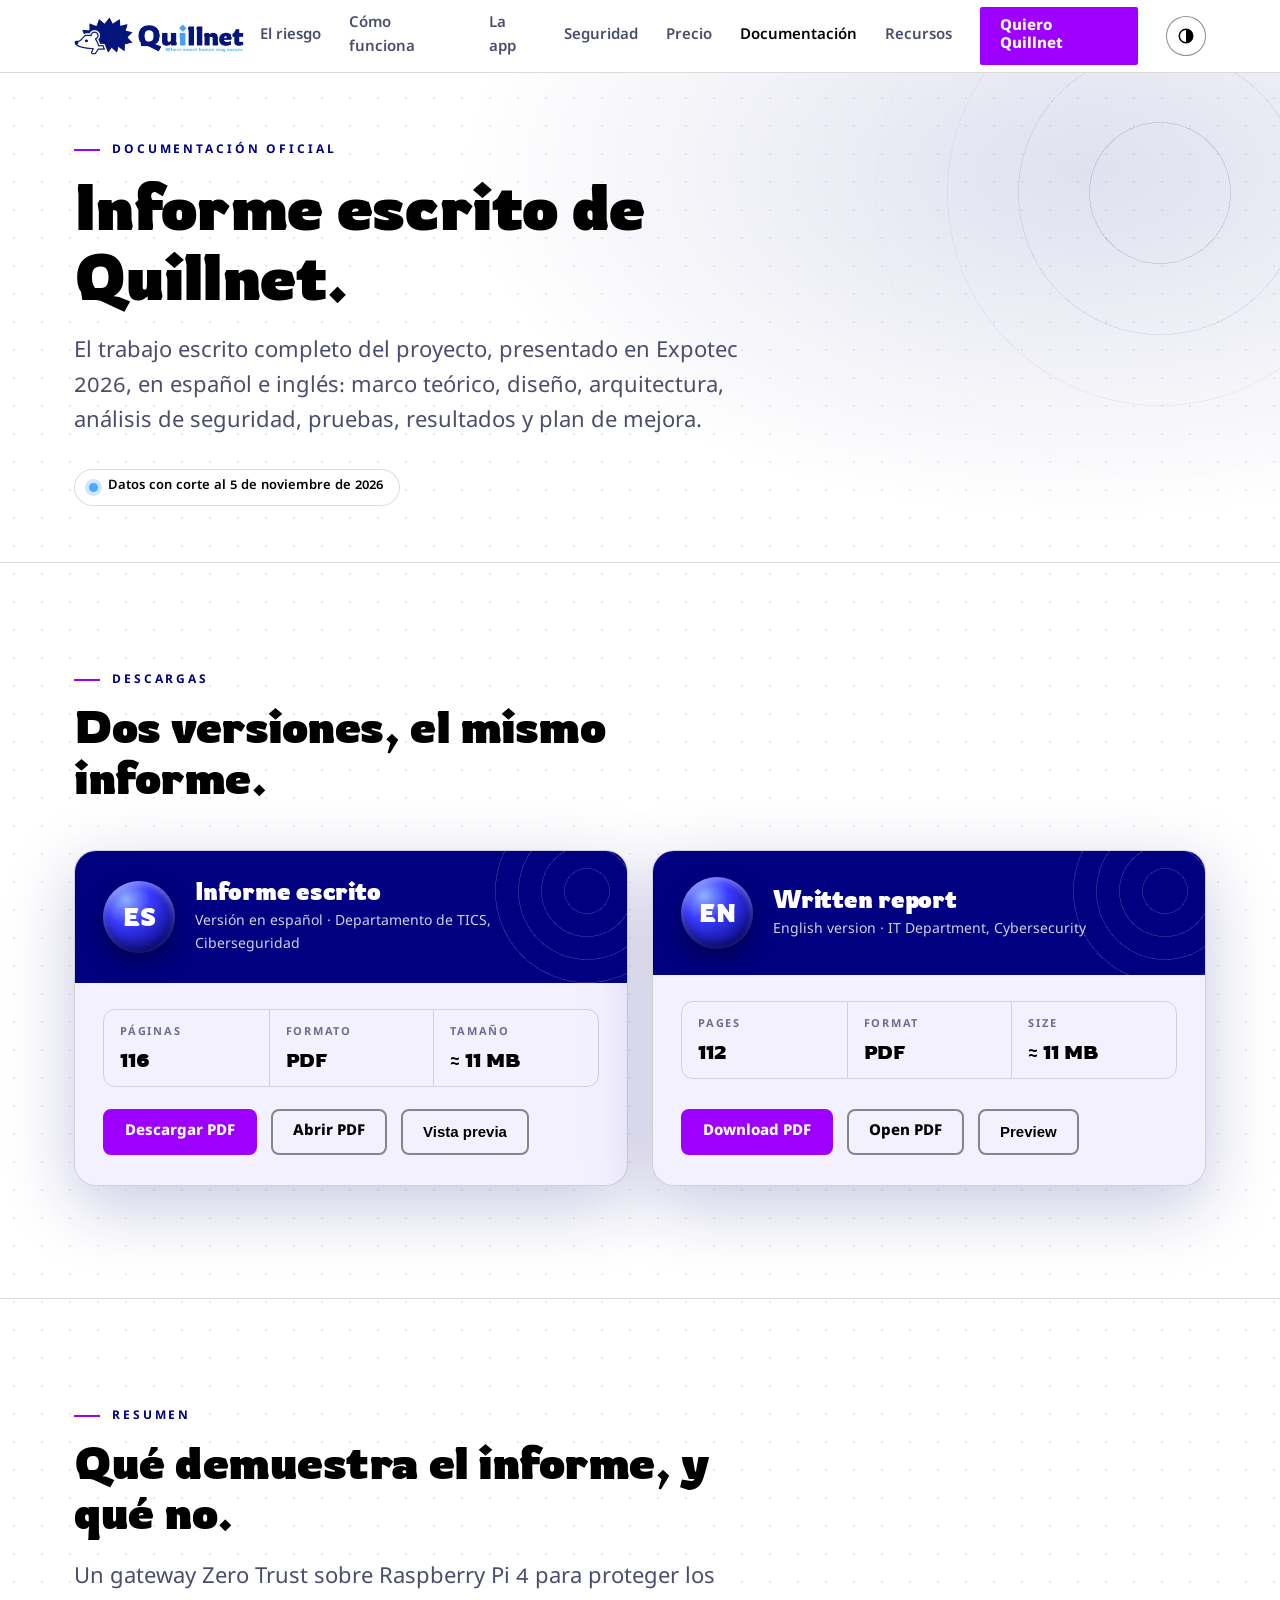
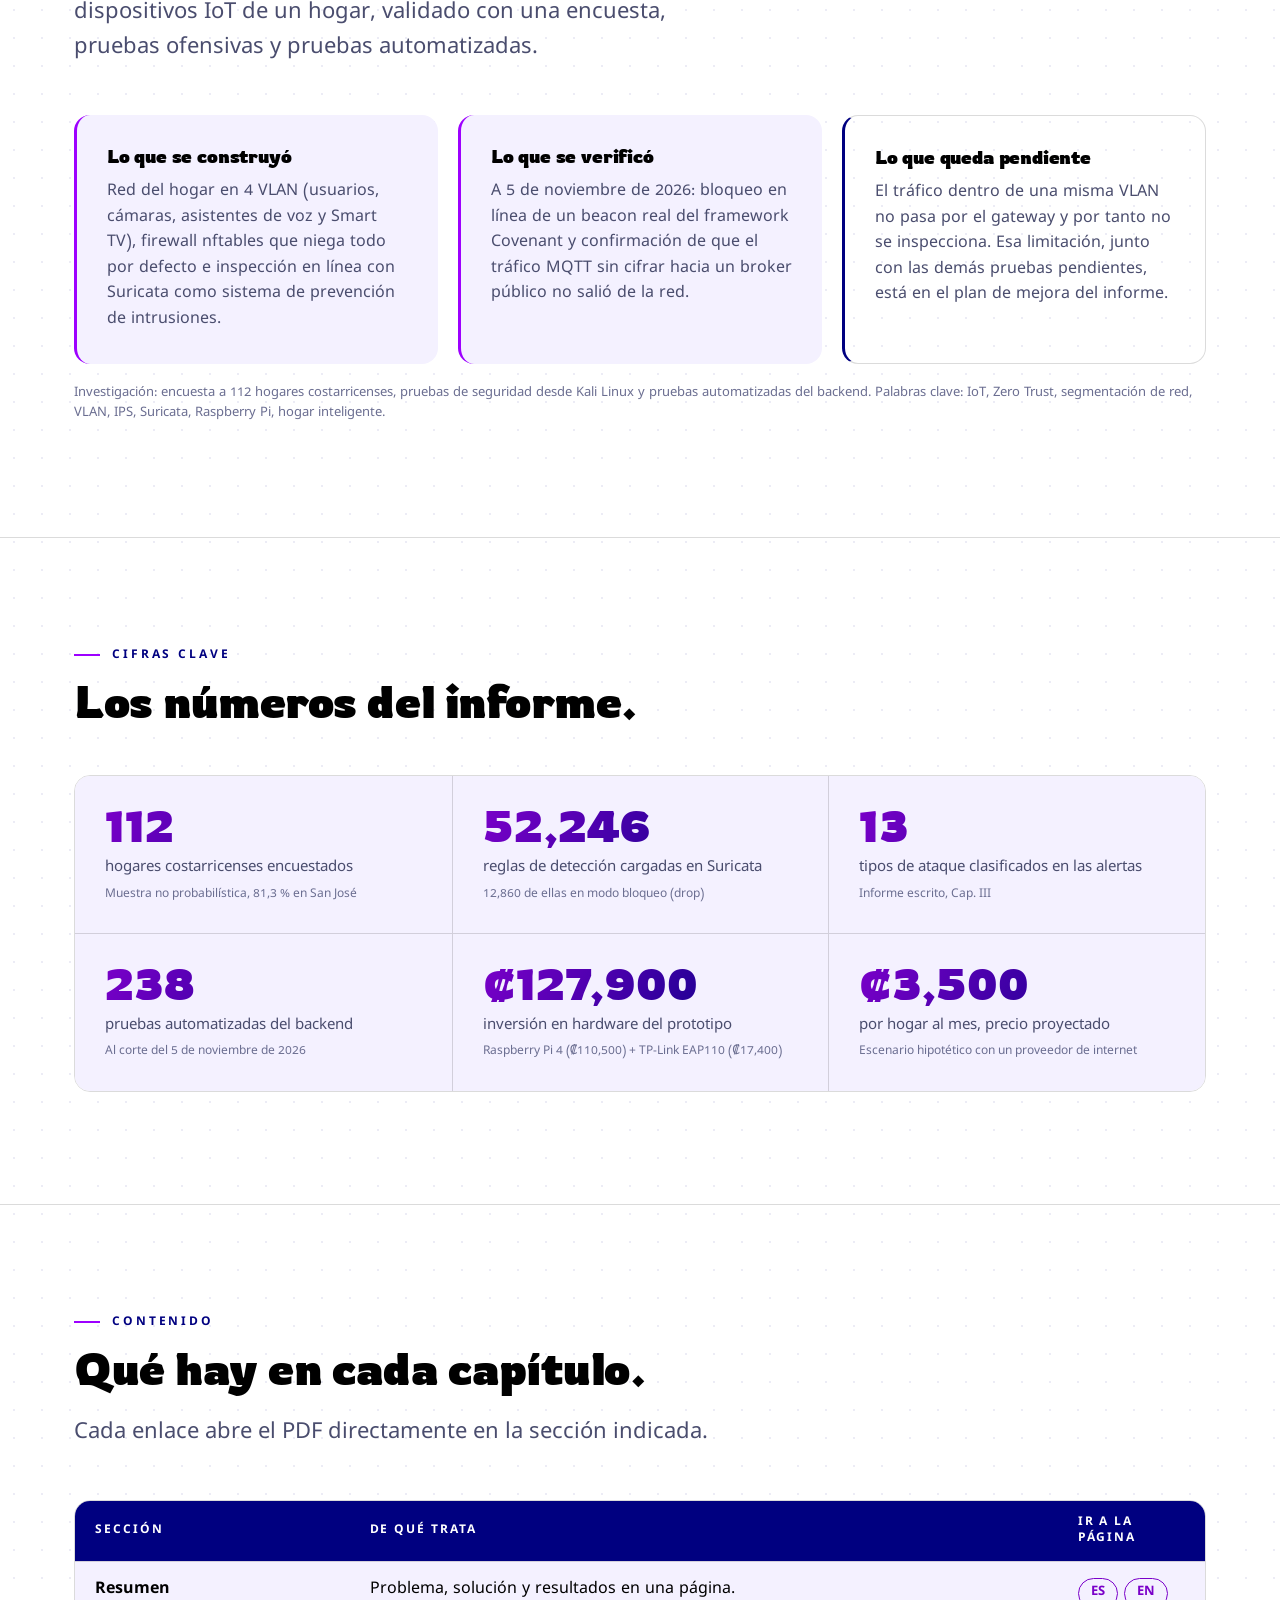
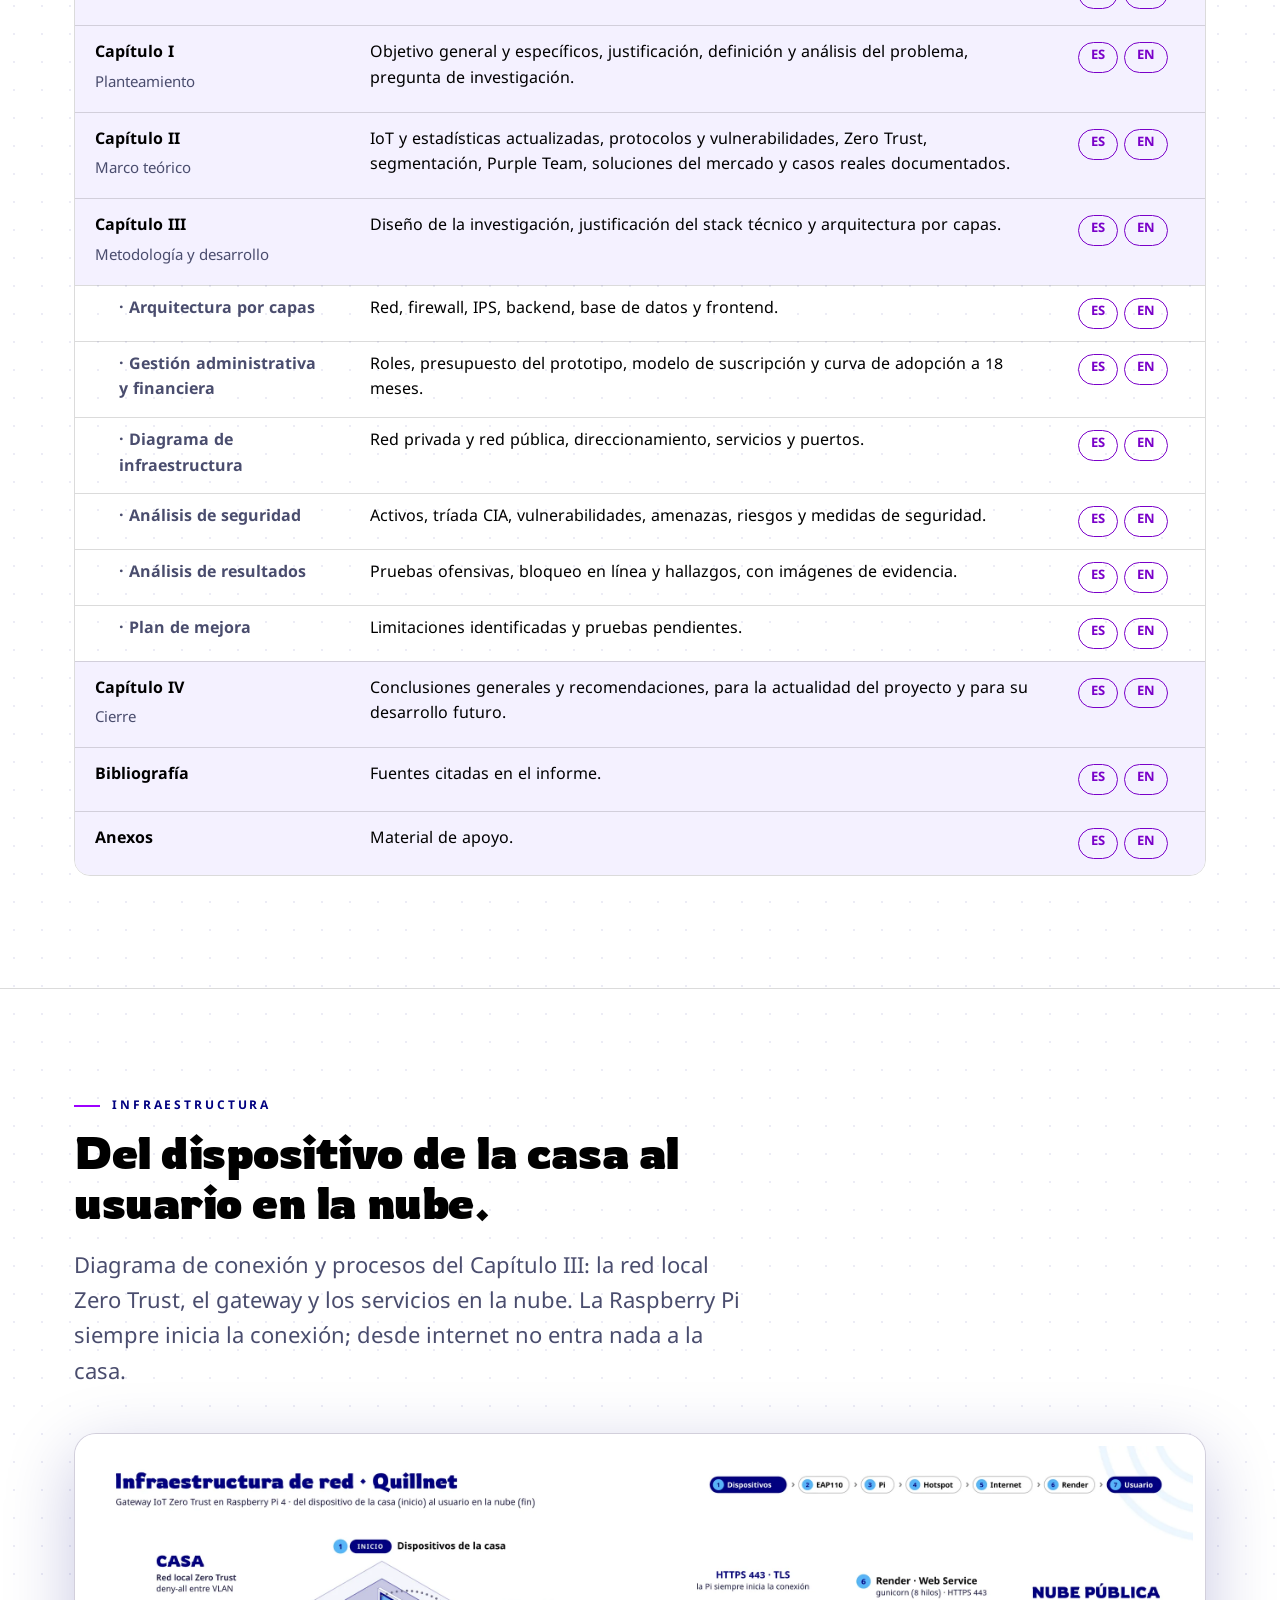
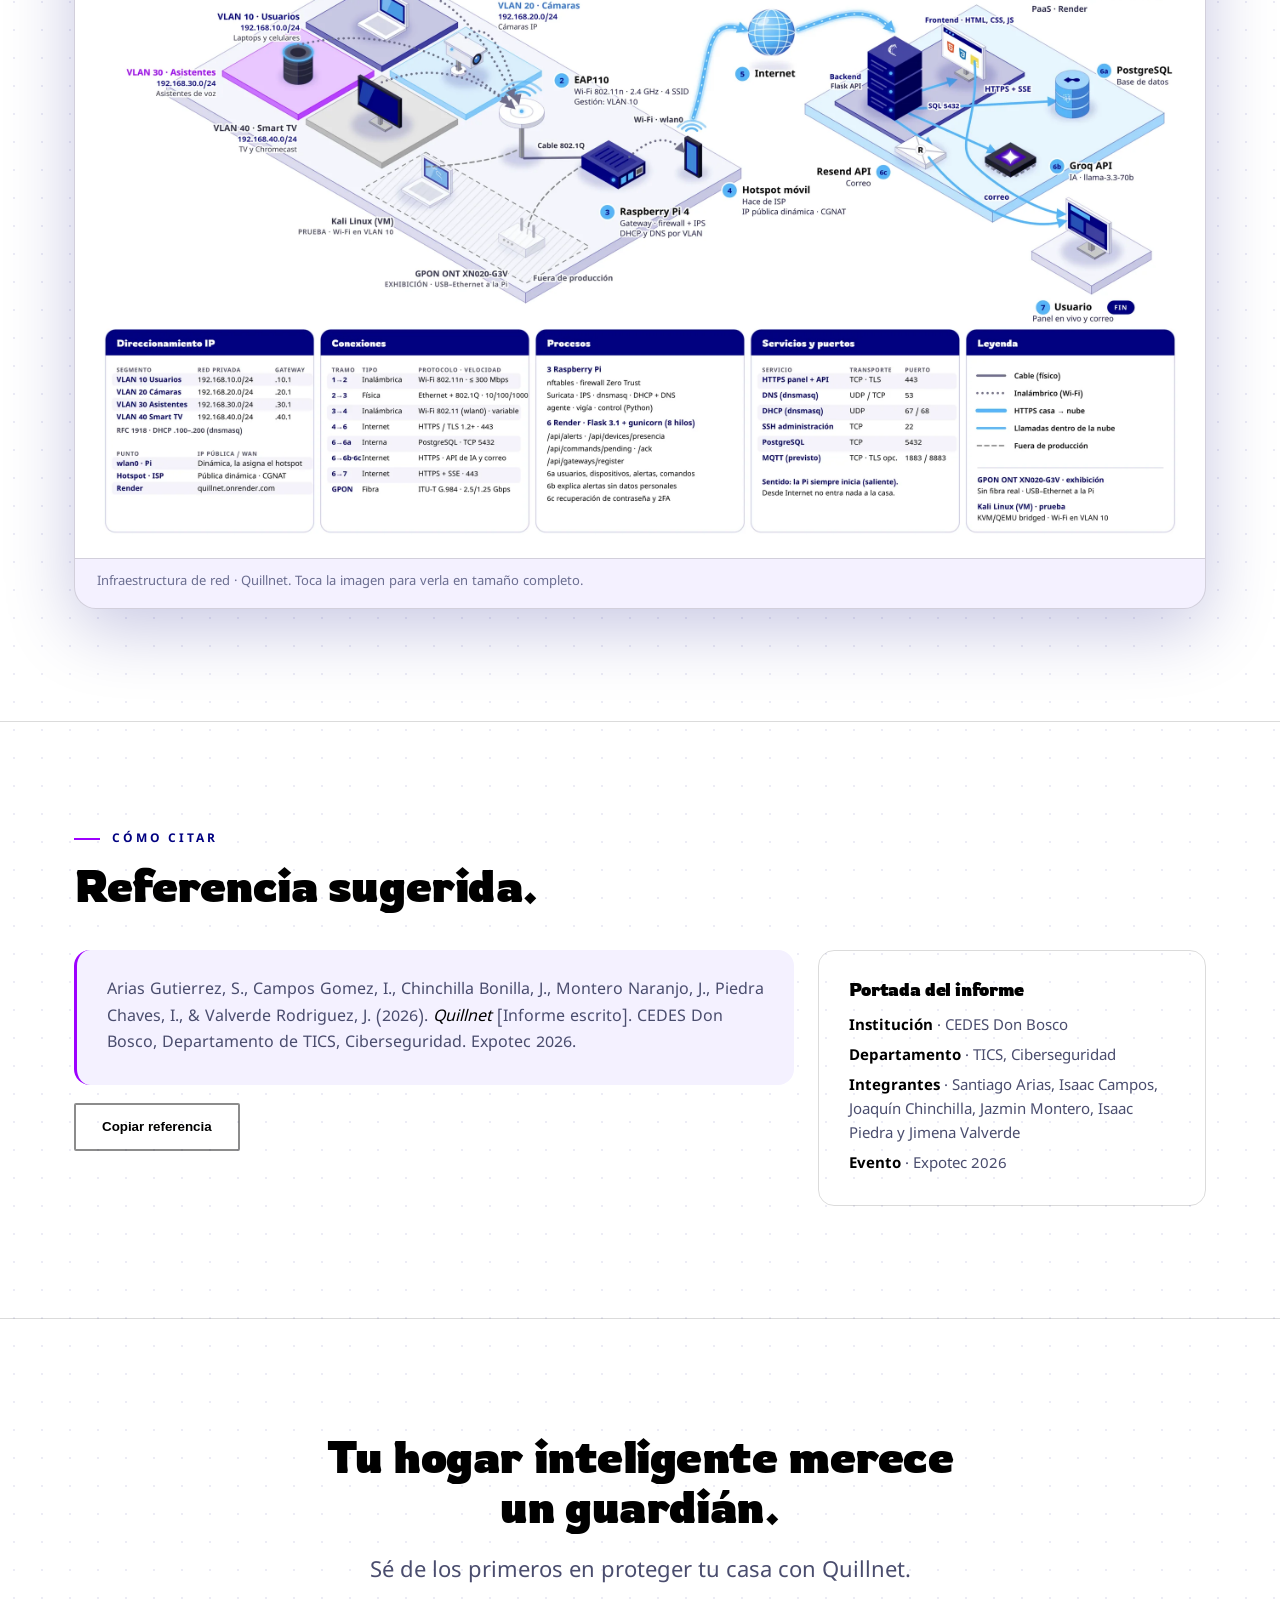
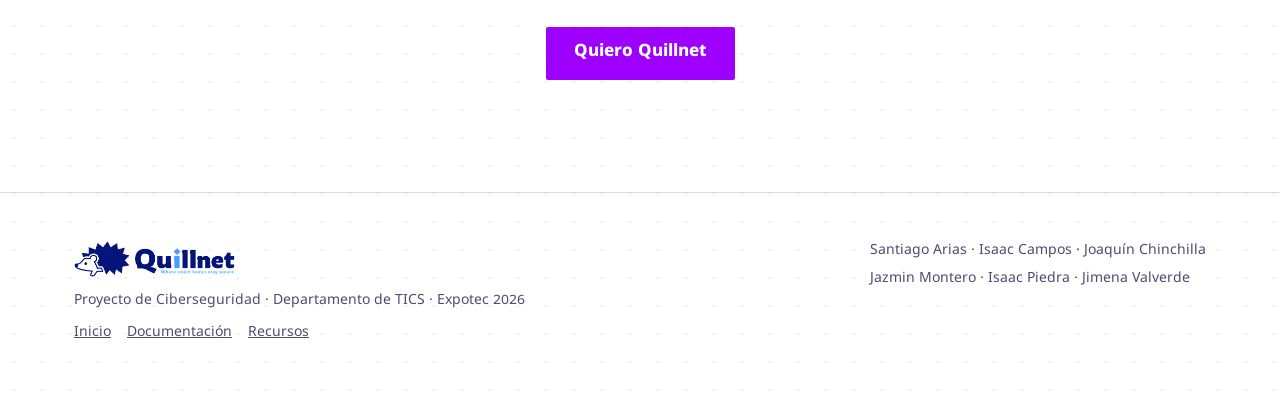
==== documentacion.html @ ad2f9f7f "Sitio informativo de Quillnet con documentacion oficial" ====
<!DOCTYPE html>
<html lang="es">
<head>
<meta charset="utf-8">
<meta name="viewport" content="width=device-width, initial-scale=1, viewport-fit=cover">
<title>Documentación oficial · Quillnet</title>
<meta name="description" content="Informe escrito completo de Quillnet (Expotec 2026) en español e inglés: arquitectura, análisis de seguridad, pruebas, resultados y plan de mejora.">
<meta name="color-scheme" content="light dark"><script>var t=null;try{t=localStorage.getItem("qn-theme2")}catch(e){}document.documentElement.setAttribute("data-qn",t==="dark"?"dark":"light")</script><link rel="preconnect" href="https://fonts.googleapis.com"><link rel="preconnect" href="https://fonts.gstatic.com" crossorigin><link rel="stylesheet" href="https://fonts.googleapis.com/css2?family=Noto+Sans+Telugu:wght@300;400;600;800&family=Rowdies:wght@300;400;700&display=swap"><link rel="icon" href="assets/img/hub-light.png">
<link rel="stylesheet" href="css/styles.css"><link rel="stylesheet" href="css/recursos.css"><link rel="stylesheet" href="css/quill.css">
</head>
<body>
<header><div class="wrap"><a href="index.html" aria-label="Quillnet, inicio"><img class="lg-d" src="assets/img/logo-dark.png" alt="Quillnet"><img class="lg-l" src="assets/img/logo-light.png" alt="Quillnet"></a>
<nav aria-label="Principal"><a href="index.html#problema">El riesgo</a><a href="index.html#como">Cómo funciona</a><a href="index.html#app">La app</a><a href="index.html#seguridad">Seguridad</a><a href="index.html#precio">Precio</a><a href="documentacion.html" aria-current="page">Documentación</a><a href="recursos.html">Recursos</a><a class="btn" href="index.html#contacto">Quiero Quillnet</a><button class="tg" id="tg" type="button" aria-label="Cambiar entre modo claro y oscuro" title="Modo claro / oscuro"><svg viewBox="0 0 24 24" aria-hidden="true"><circle cx="12" cy="12" r="9" fill="none" stroke="currentColor" stroke-width="2"/><path d="M12 3a9 9 0 0 1 0 18z" fill="currentColor"/></svg></button></nav></div></header>

<main id="top">
<section class="rhero"><div class="wrap">
<p class="eyebrow">Documentación oficial</p>
<h1>Informe escrito de Quillnet.</h1>
<p class="lead">El trabajo escrito completo del proyecto, presentado en Expotec 2026, en español e inglés: marco teórico, diseño, arquitectura, análisis de seguridad, pruebas, resultados y plan de mejora.</p>
<p class="pill" style="margin:28px 0 0">Datos con corte al 5 de noviembre de 2026</p>
</div></section>

<section id="informes"><div class="wrap">
<p class="eyebrow">Descargas</p>
<h2>Dos versiones, el mismo informe.</h2>
<div class="docs-grid">

<article class="doc" id="doc-es">
<div class="doc-head"><span class="lang" aria-hidden="true">ES</span><div><h3>Informe escrito</h3><p>Versión en español · Departamento de TICS, Ciberseguridad</p></div></div>
<div class="doc-body">
<dl class="meta"><div><dt>Páginas</dt><dd>116</dd></div><div><dt>Formato</dt><dd>PDF</dd></div><div><dt>Tamaño</dt><dd>≈ 11 MB</dd></div></dl>
<div class="cta">
<a class="btn" href="assets/docs/quillnet-informe-escrito-es.pdf" download>Descargar PDF</a>
<a class="btn ghost" href="assets/docs/quillnet-informe-escrito-es.pdf" target="_blank" rel="noopener">Abrir PDF</a>
<button class="btn ghost" type="button" data-preview="pv-es" aria-expanded="false" aria-controls="pv-es">Vista previa</button>
</div>
<div class="preview" id="pv-es" hidden><iframe data-src="assets/docs/quillnet-informe-escrito-es.pdf#view=FitH" title="Informe escrito de Quillnet (español)"></iframe><p class="hint">Si tu navegador no muestra la vista previa, usa “Abrir PDF” o descarga el PDF.</p></div>
</div></article>

<article class="doc" id="doc-en">
<div class="doc-head"><span class="lang" aria-hidden="true">EN</span><div><h3>Written report</h3><p>English version · IT Department, Cybersecurity</p></div></div>
<div class="doc-body">
<dl class="meta"><div><dt>Pages</dt><dd>112</dd></div><div><dt>Format</dt><dd>PDF</dd></div><div><dt>Size</dt><dd>≈ 11 MB</dd></div></dl>
<div class="cta">
<a class="btn" href="assets/docs/quillnet-written-report-en.pdf" download>Download PDF</a>
<a class="btn ghost" href="assets/docs/quillnet-written-report-en.pdf" target="_blank" rel="noopener">Open PDF</a>
<button class="btn ghost" type="button" data-preview="pv-en" aria-expanded="false" aria-controls="pv-en">Preview</button>
</div>
<div class="preview" id="pv-en" hidden><iframe data-src="assets/docs/quillnet-written-report-en.pdf#view=FitH" title="Quillnet written report (English)"></iframe><p class="hint">If your browser can’t show the preview, use “Open PDF” or download the PDF.</p></div>
</div></article>

</div></div></section>

<section id="resumen"><div class="wrap">
<p class="eyebrow">Resumen</p>
<h2>Qué demuestra el informe, y qué no.</h2>
<p class="lead" style="margin-top:24px">Un gateway Zero Trust sobre Raspberry Pi 4 para proteger los dispositivos IoT de un hogar, validado con una encuesta, pruebas ofensivas y pruebas automatizadas.</p>
<div class="findings">
<article class="finding"><h3>Lo que se construyó</h3><p>Red del hogar en 4 VLAN (usuarios, cámaras, asistentes de voz y Smart TV), firewall nftables que niega todo por defecto e inspección en línea con Suricata como sistema de prevención de intrusiones.</p></article>
<article class="finding"><h3>Lo que se verificó</h3><p>A 5 de noviembre de 2026: bloqueo en línea de un beacon real del framework Covenant y confirmación de que el tráfico MQTT sin cifrar hacia un broker público no salió de la red.</p></article>
<article class="finding warn"><h3>Lo que queda pendiente</h3><p>El tráfico dentro de una misma VLAN no pasa por el gateway y por tanto no se inspecciona. Esa limitación, junto con las demás pruebas pendientes, está en el plan de mejora del informe.</p></article>
</div>
<p class="note" style="margin-top:20px">Investigación: encuesta a 112 hogares costarricenses, pruebas de seguridad desde Kali Linux y pruebas automatizadas del backend. Palabras clave: IoT, Zero Trust, segmentación de red, VLAN, IPS, Suricata, Raspberry Pi, hogar inteligente.</p>
</div></section>

<section id="cifras"><div class="wrap">
<p class="eyebrow">Cifras clave</p>
<h2>Los números del informe.</h2>
<div class="kpis">
<div class="kpi"><b>112</b><span>hogares costarricenses encuestados</span><small>Muestra no probabilística, 81,3 % en San José</small></div>
<div class="kpi"><b>52,246</b><span>reglas de detección cargadas en Suricata</span><small>12,860 de ellas en modo bloqueo (drop)</small></div>
<div class="kpi"><b>13</b><span>tipos de ataque clasificados en las alertas</span><small>Informe escrito, Cap. III</small></div>
<div class="kpi"><b>238</b><span>pruebas automatizadas del backend</span><small>Al corte del 5 de noviembre de 2026</small></div>
<div class="kpi"><b>₡127,900</b><span>inversión en hardware del prototipo</span><small>Raspberry Pi 4 (₡110,500) + TP-Link EAP110 (₡17,400)</small></div>
<div class="kpi"><b>₡3,500</b><span>por hogar al mes, precio proyectado</span><small>Escenario hipotético con un proveedor de internet</small></div>
</div></div></section>

<section id="contenido"><div class="wrap">
<p class="eyebrow">Contenido</p>
<h2>Qué hay en cada capítulo.</h2>
<p class="lead" style="margin-top:24px">Cada enlace abre el PDF directamente en la sección indicada.</p>
<table class="toc">
<thead><tr><th>Sección</th><th>De qué trata</th><th>Ir a la página</th></tr></thead>
<tbody>
<tr><td>Resumen</td><td>Problema, solución y resultados en una página.</td><td class="links"><a href="assets/docs/quillnet-informe-escrito-es.pdf#page=2">ES</a><a href="assets/docs/quillnet-written-report-en.pdf#page=2">EN</a></td></tr>
<tr><td>Capítulo I<p>Planteamiento</p></td><td>Objetivo general y específicos, justificación, definición y análisis del problema, pregunta de investigación.</td><td class="links"><a href="assets/docs/quillnet-informe-escrito-es.pdf#page=5">ES</a><a href="assets/docs/quillnet-written-report-en.pdf#page=5">EN</a></td></tr>
<tr><td>Capítulo II<p>Marco teórico</p></td><td>IoT y estadísticas actualizadas, protocolos y vulnerabilidades, Zero Trust, segmentación, Purple Team, soluciones del mercado y casos reales documentados.</td><td class="links"><a href="assets/docs/quillnet-informe-escrito-es.pdf#page=10">ES</a><a href="assets/docs/quillnet-written-report-en.pdf#page=9">EN</a></td></tr>
<tr><td>Capítulo III<p>Metodología y desarrollo</p></td><td>Diseño de la investigación, justificación del stack técnico y arquitectura por capas.</td><td class="links"><a href="assets/docs/quillnet-informe-escrito-es.pdf#page=18">ES</a><a href="assets/docs/quillnet-written-report-en.pdf#page=16">EN</a></td></tr>
<tr class="sub"><td>· Arquitectura por capas</td><td>Red, firewall, IPS, backend, base de datos y frontend.</td><td class="links"><a href="assets/docs/quillnet-informe-escrito-es.pdf#page=27">ES</a><a href="assets/docs/quillnet-written-report-en.pdf#page=24">EN</a></td></tr>
<tr class="sub"><td>· Gestión administrativa y financiera</td><td>Roles, presupuesto del prototipo, modelo de suscripción y curva de adopción a 18 meses.</td><td class="links"><a href="assets/docs/quillnet-informe-escrito-es.pdf#page=47">ES</a><a href="assets/docs/quillnet-written-report-en.pdf#page=43">EN</a></td></tr>
<tr class="sub"><td>· Diagrama de infraestructura</td><td>Red privada y red pública, direccionamiento, servicios y puertos.</td><td class="links"><a href="assets/docs/quillnet-informe-escrito-es.pdf#page=55">ES</a><a href="assets/docs/quillnet-written-report-en.pdf#page=51">EN</a></td></tr>
<tr class="sub"><td>· Análisis de seguridad</td><td>Activos, tríada CIA, vulnerabilidades, amenazas, riesgos y medidas de seguridad.</td><td class="links"><a href="assets/docs/quillnet-informe-escrito-es.pdf#page=58">ES</a><a href="assets/docs/quillnet-written-report-en.pdf#page=54">EN</a></td></tr>
<tr class="sub"><td>· Análisis de resultados</td><td>Pruebas ofensivas, bloqueo en línea y hallazgos, con imágenes de evidencia.</td><td class="links"><a href="assets/docs/quillnet-informe-escrito-es.pdf#page=75">ES</a><a href="assets/docs/quillnet-written-report-en.pdf#page=70">EN</a></td></tr>
<tr class="sub"><td>· Plan de mejora</td><td>Limitaciones identificadas y pruebas pendientes.</td><td class="links"><a href="assets/docs/quillnet-informe-escrito-es.pdf#page=83">ES</a><a href="assets/docs/quillnet-written-report-en.pdf#page=78">EN</a></td></tr>
<tr><td>Capítulo IV<p>Cierre</p></td><td>Conclusiones generales y recomendaciones, para la actualidad del proyecto y para su desarrollo futuro.</td><td class="links"><a href="assets/docs/quillnet-informe-escrito-es.pdf#page=86">ES</a><a href="assets/docs/quillnet-written-report-en.pdf#page=81">EN</a></td></tr>
<tr><td>Bibliografía</td><td>Fuentes citadas en el informe.</td><td class="links"><a href="assets/docs/quillnet-informe-escrito-es.pdf#page=98">ES</a><a href="assets/docs/quillnet-written-report-en.pdf#page=93">EN</a></td></tr>
<tr><td>Anexos</td><td>Material de apoyo.</td><td class="links"><a href="assets/docs/quillnet-informe-escrito-es.pdf#page=102">ES</a><a href="assets/docs/quillnet-written-report-en.pdf#page=98">EN</a></td></tr>
</tbody></table>
</div></section>

<section id="infraestructura"><div class="wrap">
<p class="eyebrow">Infraestructura</p>
<h2>Del dispositivo de la casa al usuario en la nube.</h2>
<p class="lead" style="margin-top:24px">Diagrama de conexión y procesos del Capítulo III: la red local Zero Trust, el gateway y los servicios en la nube. La Raspberry Pi siempre inicia la conexión; desde internet no entra nada a la casa.</p>
<figure class="figure infra">
<a class="shot" href="assets/img/infraestructura.webp" target="_blank" rel="noopener" aria-label="Abrir el diagrama de infraestructura en tamaño completo"><img src="assets/img/infraestructura.webp" alt="Diagrama de infraestructura de red de Quillnet: dispositivos de la casa, VLAN, access point, Raspberry Pi, hotspot, internet y servicios en Render" loading="lazy" width="2600" height="1647"></a>
<figcaption class="figcap">Infraestructura de red · Quillnet. Toca la imagen para verla en tamaño completo.</figcaption>
</figure>
</div></section>

<section id="citar"><div class="wrap">
<p class="eyebrow">Cómo citar</p>
<h2>Referencia sugerida.</h2>
<div class="cite">
<div>
<blockquote id="cita-txt">Arias Gutierrez, S., Campos Gomez, I., Chinchilla Bonilla, J., Montero Naranjo, J., Piedra Chaves, I., &amp; Valverde Rodriguez, J. (2026). <em>Quillnet</em> [Informe escrito]. CEDES Don Bosco, Departamento de TICS, Ciberseguridad. Expotec 2026.</blockquote>
<button class="btn ghost copy" type="button" id="copiar" data-ok="Copiado ✓">Copiar referencia</button>
</div>
<aside class="cover">
<h3>Portada del informe</h3>
<p><b>Institución</b> · CEDES Don Bosco</p>
<p><b>Departamento</b> · TICS, Ciberseguridad</p>
<p><b>Integrantes</b> · Santiago Arias, Isaac Campos, Joaquín Chinchilla, Jazmin Montero, Isaac Piedra y Jimena Valverde</p>
<p><b>Evento</b> · Expotec 2026</p>
</aside>
</div>
</div></section>

<section class="end"><div class="wrap">
<h2>Tu hogar inteligente merece un guardián.</h2>
<p class="lead">Sé de los primeros en proteger tu casa con Quillnet.</p>
<a class="btn" href="index.html#contacto">Quiero Quillnet</a>
</div></section>
</main>

<footer><div class="wrap">
<div><img class="lg-d" src="assets/img/logo-dark.png" alt="Quillnet"><img class="lg-l" src="assets/img/logo-light.png" alt="Quillnet"><p>Proyecto de Ciberseguridad · Departamento de TICS · Expotec 2026</p><p class="links"><a href="index.html">Inicio</a><a href="documentacion.html">Documentación</a><a href="recursos.html">Recursos</a></p></div>
<div><p>Santiago Arias · Isaac Campos · Joaquín Chinchilla</p><p>Jazmin Montero · Isaac Piedra · Jimena Valverde</p></div>
</div></footer>

<script src="js/main.js"></script>
</body>
</html>
---- css/styles.css ----
:root{--bg:#fff;--surf:#f4f1ff;--navy:#000080;--violet:#9D00FF;--violet-l:#7a00c9;--ice:#000080;--text:#000;--mute:#4a4d6e;--line:rgba(0,0,0,.14);--hdr:rgba(255,255,255,.88);--g1:rgba(0,0,128,.12);--g2:rgba(157,0,255,.16);--plan:rgba(255,255,255,.75);--zone:#fff;--hub:#fff;--spine:#9D00FF;--alertc:#7a00c9;--shadow:0 20px 70px rgba(0,0,128,.22);--ghost:rgba(0,0,0,.45);--dim:#6b6e91;--bh-bg:#000;--bh-fg:#fff;color-scheme:light;box-sizing:border-box;padding-top:env(safe-area-inset-top,0px);padding-bottom:env(safe-area-inset-bottom,0px)}
@media not all{:root:not([data-qn="light"]){--bg:#000;--surf:#00001f;--violet-l:#C56BFF;--ice:#9fb0ff;--text:#fff;--mute:#b9bbd6;--line:rgba(255,255,255,.14);--hdr:rgba(0,0,0,.85);--g1:rgba(0,0,128,.75);--g2:rgba(157,0,255,.35);--plan:rgba(0,0,0,.6);--zone:#00001f;--hub:#00001f;--spine:#C56BFF;--alertc:#C56BFF;--shadow:0 0 80px rgba(157,0,255,.28);--ghost:rgba(255,255,255,.6);--dim:#7d80a6;--bh-bg:#fff;--bh-fg:#000;color-scheme:dark}:root:not([data-qn="light"]) .lg-d{display:block}:root:not([data-qn="light"]) .lg-l{display:none}}
:root[data-qn="dark"]{--bg:#000;--surf:#00001f;--violet-l:#C56BFF;--ice:#9fb0ff;--text:#fff;--mute:#b9bbd6;--line:rgba(255,255,255,.14);--hdr:rgba(0,0,0,.85);--g1:rgba(0,0,128,.75);--g2:rgba(157,0,255,.35);--plan:rgba(0,0,0,.6);--zone:#00001f;--hub:#00001f;--spine:#C56BFF;--alertc:#C56BFF;--shadow:0 0 80px rgba(157,0,255,.28);--ghost:rgba(255,255,255,.6);--dim:#7d80a6;--bh-bg:#fff;--bh-fg:#000;color-scheme:dark}:root[data-qn="dark"] .lg-d{display:block}:root[data-qn="dark"] .lg-l{display:none}
.lg-d{display:none}
.tg{display:grid;place-items:center;width:40px;height:40px;border:1.5px solid var(--ghost);background:transparent;color:var(--text);border-radius:50%;cursor:pointer;padding:0}.tg:hover{background:var(--text);color:var(--bg)}.tg svg{width:18px;height:18px}
.hub{fill:var(--hub);stroke:#9D00FF;stroke-width:2}.tdot{fill:var(--text)}.tring{fill:none;stroke:var(--text);stroke-opacity:.4}
html{scroll-behavior:smooth;scroll-padding-top:calc(72px + env(safe-area-inset-top,0px))}
*,*::before,*::after{box-sizing:border-box}
body{margin:0;background:var(--bg);color:var(--text);font:400 17px/1.6 "Noto Sans Telugu","Noto Sans",system-ui,-apple-system,"Segoe UI",Roboto,sans-serif;-webkit-font-smoothing:antialiased}
body::before{content:"";position:fixed;inset:0 0 auto;height:env(safe-area-inset-top,0px);background:var(--hdr);backdrop-filter:blur(12px);z-index:10}
img{max-width:100%;display:block}
a{color:inherit}
:focus-visible{outline:3px solid var(--violet-l);outline-offset:3px}
.wrap{max-width:1180px;margin:0 auto;padding:0 24px}
header{position:sticky;top:env(safe-area-inset-top,0px);z-index:11;background:var(--hdr);backdrop-filter:blur(12px);border-bottom:1px solid var(--line)}
header .wrap{display:flex;align-items:center;justify-content:space-between;height:72px;gap:16px}
header img{height:38px;width:auto}
nav{display:flex;gap:28px;align-items:center;font-size:15px;font-weight:600}
nav a{text-decoration:none;color:var(--mute)}nav a:hover{color:var(--text)}
.btn{display:inline-block;cursor:pointer;line-height:1.2;background:var(--violet);color:#fff;font-weight:800;text-decoration:none;padding:14px 26px;border-radius:2px;border:2px solid var(--violet);transition:background .2s,color .2s}
.btn:hover{background:var(--bh-bg);color:var(--bh-fg);border-color:var(--bh-bg)}
.btn.ghost{background:transparent;border-color:var(--ghost);color:var(--text)}
.btn.ghost:hover{border-color:var(--text);background:var(--text);color:var(--bg)}
nav .btn{padding:9px 18px;color:#fff}nav .btn:hover{color:var(--bh-fg)}
h1,h2,h3{font-family:"Rowdies","Noto Sans Telugu",system-ui,sans-serif;font-weight:700;line-height:1.1;letter-spacing:-.01em;margin:0}
h1{font-size:clamp(34px,5vw,64px)}
h2{font-size:clamp(28px,3.8vw,46px);max-width:20ch}
h3{font-size:20px;letter-spacing:-.01em;line-height:1.2}
p{margin:0}.lead{font-size:clamp(18px,2vw,22px);color:var(--mute);max-width:52ch}
section{padding:112px 0;border-top:1px solid var(--line)}
.hero{border:0;padding:72px 0 96px;position:relative;overflow:hidden;background:radial-gradient(900px 600px at 80% 30%,var(--g1),transparent 70%),radial-gradient(500px 400px at 95% 80%,var(--g2),transparent 70%)}
.hero .wrap{display:grid;grid-template-columns:1.05fr .95fr;gap:48px;align-items:center}
.hero .lead{margin:28px 0 36px}
.cta{display:flex;gap:14px;flex-wrap:wrap}
.tag{margin-top:40px;color:var(--ice);font-weight:600;font-size:15px}
.viz{width:100%;max-width:540px;justify-self:center}
.viz text{font:400 14px "Rowdies","Noto Sans Telugu",sans-serif;fill:var(--text)}
.zone{fill:var(--zone);stroke:var(--violet-l);stroke-width:1.5}
.link{stroke:var(--navy);stroke-width:2;stroke-dasharray:4 6}
.threat{animation:th 6s linear infinite}
.spines{transform-box:fill-box;transform-origin:center;animation:bu 6s ease-out infinite;opacity:0}
.alert{opacity:0;animation:al 6s linear infinite}
@keyframes th{0%{transform:translateY(0);opacity:1}50%{transform:translateY(182px);opacity:1}51%,100%{transform:translateY(182px);opacity:0}}
@keyframes bu{0%,50%{opacity:0;transform:scale(.8)}54%{opacity:1;transform:scale(1.1)}78%{opacity:0;transform:scale(1.25)}100%{opacity:0}}
@keyframes al{0%,50%{opacity:0}55%,85%{opacity:1}95%,100%{opacity:0}}
.stats{display:grid;grid-template-columns:repeat(4,1fr);margin-top:64px;border-top:1px solid var(--line)}
.stat{padding:32px 24px 0 0}
.stat+.stat{padding-left:24px;border-left:1px solid var(--line)}
.stat b{display:block;font-size:clamp(44px,5.2vw,72px);font-weight:800;letter-spacing:-.04em;line-height:1;color:var(--violet-l)}
.stat span{display:block;margin-top:12px;color:var(--mute);font-size:15px;line-height:1.45}
.stat small{display:block;margin-top:8px;color:var(--dim);font-size:12px}
.steps{display:grid;grid-template-columns:repeat(3,1fr);gap:0;margin-top:64px;border:1px solid var(--line)}
.step{padding:36px 32px 40px}
.step+.step{border-left:1px solid var(--line)}
.step i{color:#fff;font-style:normal;display:grid;place-items:center;width:44px;height:44px;background:var(--navy);font-weight:800;margin-bottom:28px}
.step p{margin-top:12px;color:var(--mute)}
.zones{display:flex;flex-wrap:wrap;gap:8px;margin-top:20px}
.zones span{font-size:13px;font-weight:600;padding:5px 12px;border:1px solid var(--violet-l);color:var(--violet-l)}
.feats{display:grid;grid-template-columns:repeat(6,1fr);gap:20px;margin-top:64px}
.feat{background:var(--surf);padding:36px;border-left:3px solid var(--violet)}
.feat:nth-child(1){grid-column:span 4;background:var(--navy);color:#fff}.feat:nth-child(1) p{color:rgba(255,255,255,.85)}
.feat:nth-child(2){grid-column:span 2}
.feat:nth-child(n+3){grid-column:span 2}
.feat p{margin-top:12px;color:var(--mute)}
.app .wrap{display:grid;grid-template-columns:1fr 1.1fr;gap:64px;align-items:center}
.app ul{list-style:none;padding:0;margin:32px 0 0;display:grid;gap:14px;color:var(--mute)}
.app li{padding-left:28px;position:relative}
.app li::before{content:"";position:absolute;left:0;top:.7em;width:14px;height:2px;background:var(--violet)}
.phones{display:flex;gap:20px;justify-content:center;align-items:flex-start}
.phone{width:min(46%,260px);border:1px solid var(--line);border-radius:26px;overflow:hidden;background:#fff;box-shadow:var(--shadow)}
.phone:nth-child(2){margin-top:56px}
.proof{display:grid;grid-template-columns:1fr 1fr;gap:20px;margin-top:56px}
.test{border:1px solid var(--line);padding:32px;background:var(--surf)}
.test p{color:var(--mute);margin-top:10px}
.ok{display:inline-block;margin:0 0 18px;font-weight:800;color:#fff;background:var(--navy);padding:5px 12px;font-size:14px}
.facts{display:grid;grid-template-columns:repeat(3,1fr);margin-top:20px;border:1px solid var(--line);color:var(--mute)}.facts>div{padding:28px 32px}.facts>div+div{border-left:1px solid var(--line)}
.facts b{display:block;color:var(--text);font-size:34px;font-weight:800;letter-spacing:-.03em}
.quill .wrap{display:grid;grid-template-columns:.8fr 1.2fr;gap:64px;align-items:center}
.quill img{width:min(100%,380px);margin:auto;filter:drop-shadow(0 0 60px rgba(157,0,255,.5))}
.quill .big{font-size:clamp(34px,5vw,64px);font-weight:300;letter-spacing:-.03em;line-height:1.08}
.quill .lead{margin-top:24px}
.price{background:radial-gradient(700px 400px at 50% 0%,var(--g1),transparent 70%)}
.plan{max-width:760px;margin:64px auto 0;border:1px solid var(--violet);padding:48px;display:grid;grid-template-columns:1fr 1fr;gap:40px;background:var(--plan)}
.plan .amt{font-size:clamp(44px,6vw,68px);font-weight:800;letter-spacing:-.04em;line-height:1}
.plan .amt small{font-size:18px;font-weight:400;color:var(--mute);letter-spacing:0}
.plan ul{list-style:none;margin:0;padding:0;display:grid;gap:12px}
.plan li::before{content:"✓ ";color:var(--violet-l);font-weight:800}
.note{font-size:13px;color:var(--dim);margin-top:14px}
.end{text-align:center}
.end h2{margin:0 auto 24px;max-width:20ch}.end .lead{margin:0 auto 36px}
footer{border-top:1px solid var(--line);padding:48px 0 56px;color:var(--mute);font-size:14px}
footer .wrap{display:flex;justify-content:space-between;gap:32px;flex-wrap:wrap}
footer img{height:36px;width:auto;margin-bottom:14px}
footer p+p{margin-top:6px}
@media (max-width:900px){
.hero .wrap,.app .wrap,.quill .wrap{grid-template-columns:1fr}
.stats{grid-template-columns:1fr 1fr}.stat:nth-child(3){border-left:0;padding-left:0}.stat:nth-child(n+3){margin-top:32px;border-top:1px solid var(--line)}
.steps{grid-template-columns:1fr}.step+.step{border-left:0;border-top:1px solid var(--line)}
.feats{grid-template-columns:1fr}.feat:nth-child(n){grid-column:auto}
.proof,.plan,.facts{grid-template-columns:1fr}.plan{padding:32px}.facts>div+div{border-left:0;border-top:1px solid var(--line)}
nav a:not(.btn){display:none}section{padding:80px 0}
}
@media (prefers-reduced-motion:reduce){.threat,.spines,.alert{animation:none}.spines{opacity:.5}html{scroll-behavior:auto}}

/* --- Tipografía: títulos en Rowdies --- */
.stat b,.plan .amt{font-family:"Rowdies",sans-serif;font-weight:700;letter-spacing:-.02em}
.quill .big{font-family:"Rowdies",sans-serif;font-weight:400;letter-spacing:-.01em}
/* --- Logo en modo oscuro: más claro y con brillo suave --- */
.lg-d{filter:drop-shadow(0 0 12px rgba(157,0,255,.45))}
header img.lg-d{filter:drop-shadow(0 0 8px rgba(157,0,255,.4))}
/* --- Zonas del diagrama --- */
.badge{fill:rgba(157,0,255,.14)}
.ico{fill:none;stroke:var(--violet-l);stroke-width:1.8;stroke-linecap:round;stroke-linejoin:round}
.zn:hover .zone{stroke-width:2.5}
/* --- App: lista en tarjetas --- */
.app ul{gap:12px;margin-top:28px}
.app li{background:var(--surf);border-left:3px solid var(--violet);padding:16px 20px 16px 24px}
.app li::before{display:none}
/* --- Plan: lo que no incluye --- */
.plan li.no{color:var(--mute)}.plan li.no::before{content:"✕ ";color:var(--dim)}
nav a[aria-current]{color:var(--text)}
footer .links{margin-top:10px}footer .links a{margin-right:16px}

/* --- Seguridad, proceso, galería --- */
.chips{display:flex;flex-wrap:wrap;gap:12px;margin:40px 0 0;padding:0}.chips li{list-style:none;background:var(--surf);border-left:3px solid var(--violet);padding:14px 22px;color:var(--mute)}.chips b{display:block;font:700 26px "Rowdies",sans-serif;color:var(--text)}
.cards{display:grid;grid-template-columns:repeat(3,1fr);gap:20px;margin-top:32px}.card{background:var(--surf);padding:32px}.card ul{margin:16px 0 0;padding-left:20px;color:var(--mute);display:grid;gap:10px}
@media (max-width:900px){.cards{grid-template-columns:1fr}}
header a:first-child{flex-shrink:0}
header img{flex-shrink:0;max-width:none;object-fit:contain}

@media (max-width:600px){
  header img{height:30px}
  header .wrap{gap:10px}
  nav{gap:10px}
  nav .btn{padding:8px 12px;font-size:14px}
}

@media (max-width:600px){
  section{padding:44px 0}
  .hero{padding:32px 0 40px}
  .hero .lead{margin:16px 0 20px}
  .app .wrap{gap:28px}
  .cards{gap:12px}
  .card{padding:22px}
  .tip,.gloss>div{padding:22px}
  .tips,.gloss{margin-top:32px;gap:12px}
  .step i{margin-bottom:14px}
  .viz{max-width:320px;margin-inline:auto}
  .phone:nth-child(2){margin-top:0}
  footer{padding:32px 0}
}

@media (max-width:600px){
  /* Los 3 pasos: número al lado del título */
  .steps{margin-top:28px}
  .step{padding:18px;display:grid;grid-template-columns:36px 1fr;column-gap:14px;align-items:center}
  .step i{width:36px;height:36px;margin:0}
  .step h3{font-size:17px}
  .step p,.step .zones{grid-column:1/-1}
  .step p{font-size:15px;margin-top:10px}

  /* Las 5 tarjetas: la primera completa y las otras 4 de a dos */
  .feats{grid-template-columns:1fr 1fr;gap:10px;margin-top:28px}
  .feats .feat:nth-child(n){grid-column:auto;padding:16px}
  .feats .feat:nth-child(1){grid-column:1/-1}
  .feat h3{font-size:16px}
  .feat p{font-size:14px;margin-top:8px}
}

@media (max-width:600px){
  .chips{display:grid;grid-template-columns:1fr 1fr;gap:10px;margin-top:24px}
  .chips li{padding:12px 14px;font-size:14px}
  .chips b{font-size:22px}
}
---- css/recursos.css ----
.rhero{border:0;padding:72px 0 56px;background:radial-gradient(900px 500px at 85% 20%,var(--g1),transparent 70%)}
.rhero h1{margin-top:12px;max-width:18ch}.rhero .lead{margin-top:24px}
.tips,.gloss{display:grid;grid-template-columns:repeat(3,1fr);gap:20px;margin-top:56px}
.tip,.gloss>div{background:var(--surf);border-left:3px solid var(--violet);padding:32px}
.tip i{font:700 15px "Rowdies",sans-serif;font-style:normal;color:#fff;background:var(--navy);display:grid;place-items:center;width:36px;height:36px;margin-bottom:18px}
.tip p,.gloss dd{margin:10px 0 0;color:var(--mute)}
.gloss{grid-template-columns:repeat(2,1fr);margin-bottom:0}.gloss dt{font:700 20px "Rowdies",sans-serif;color:var(--violet-l)}
.faq{max-width:820px;margin-top:48px;border-top:1px solid var(--line)}
.faq details{border-bottom:1px solid var(--line);padding:22px 4px}
.faq summary{cursor:pointer;list-style:none;display:flex;justify-content:space-between;gap:16px;font:700 19px/1.3 "Rowdies",sans-serif}
.faq summary::-webkit-details-marker{display:none}
.faq summary::after{content:"+";color:var(--violet-l);font-size:26px;line-height:1}
.faq details[open] summary::after{content:"–"}
.faq p{margin-top:12px;color:var(--mute)}
.src{list-style:none;padding:0;margin:48px 0 0;display:grid;gap:14px;color:var(--mute)}
.src li{padding-left:28px;position:relative}.src li::before{content:"";position:absolute;left:0;top:.7em;width:14px;height:2px;background:var(--violet)}
.src b{color:var(--text)}
@media (max-width:900px){.tips,.gloss{grid-template-columns:1fr}.rhero{padding:48px 0 32px}}
---- css/quill.css ----
/* ==========================================================================
   Quillnet · capa de identidad (se carga DESPUÉS de styles.css)
   Lenguaje visual de la app: esferas navy con brillo, órbitas, etiquetas en
   mayúsculas espaciadas, tarjetas redondeadas con cabecera navy, punto "en vivo".
   ========================================================================== */
:root{--dots:rgba(0,0,128,.075);--ring:rgba(0,0,128,.13);--live:#4aa8ff;--card-r:16px;--orb:radial-gradient(circle at 32% 26%,#7ea6ff 0,#2a2ad0 34%,#000080 72%)}
:root[data-qn="dark"]{--dots:rgba(159,176,255,.07);--ring:rgba(159,176,255,.17);--orb:radial-gradient(circle at 32% 26%,#8fb2ff 0,#3a3aff 30%,#000080 72%)}

/* Fondo punteado sutil, como el mapa de la app */
body{background-image:radial-gradient(var(--dots) 1px,transparent 1.2px);background-size:28px 28px}

/* Etiqueta de sección */
.eyebrow{margin:0 0 14px;font:700 12px/1 "Noto Sans Telugu",system-ui,sans-serif;letter-spacing:.24em;text-transform:uppercase;color:var(--ice)}
.eyebrow::before{content:"";display:inline-block;width:26px;height:2px;margin-right:12px;vertical-align:middle;background:var(--violet)}

/* Píldora "en vivo" */
.pill{display:inline-flex;align-items:center;gap:10px;margin:0 0 24px;padding:7px 16px 7px 14px;border:1px solid var(--line);border-radius:99px;background:var(--hdr);backdrop-filter:blur(8px);font-size:13px;font-weight:600;color:var(--text)}
.pill::before{content:"";width:9px;height:9px;border-radius:50%;background:var(--live);box-shadow:0 0 0 4px rgba(74,168,255,.28);animation:qpulse 2.4s ease-in-out infinite}
@keyframes qpulse{50%{box-shadow:0 0 0 8px rgba(74,168,255,0)}}

/* Órbitas decorativas en las cabeceras (esquina superior derecha, como en la app) */
.hero::before,.rhero::before{content:"";position:absolute;pointer-events:none;right:-190px;top:-190px;width:620px;height:620px;border-radius:50%;
  background:repeating-radial-gradient(circle at center,transparent 0 70px,var(--ring) 70px 71px);
  -webkit-mask-image:radial-gradient(circle,#000 8%,transparent 70%);mask-image:radial-gradient(circle,#000 8%,transparent 70%)}
.rhero{position:relative;overflow:hidden}
.hero .wrap,.rhero .wrap{position:relative;z-index:1}

/* Números como esferas con brillo */
.step i,.tip i{border-radius:50%;background:var(--orb);color:#fff;box-shadow:0 10px 22px rgba(0,0,128,.32),inset 0 -5px 9px rgba(0,0,0,.32),inset 0 3px 5px rgba(255,255,255,.35);font-family:"Rowdies",sans-serif}
.step i{width:48px;height:48px}

/* Tarjetas redondeadas */
.feat,.test,.tip,.gloss>div,.card,.plan,.facts,.steps,.chips li,.app li,.phone{border-radius:var(--card-r)}
.feat,.tip,.gloss>div,.chips li,.app li{border-left-width:3px}
.steps{overflow:hidden}
.facts{overflow:hidden}
.feat{transition:transform .25s ease,box-shadow .25s ease}
.feat:hover{transform:translateY(-3px);box-shadow:var(--shadow)}

/* Tarjetas con cabecera navy (como los paneles del diagrama de infraestructura) */
.card{padding:0;overflow:hidden;border:1px solid var(--line)}
.card h3{background:var(--navy);color:#fff;padding:16px 26px;font-size:18px;letter-spacing:.01em}
.card ul{margin:0;padding:24px 28px 28px 48px}
.cards{grid-template-columns:repeat(2,1fr)}

/* Estadísticas: cifra con degradado Quillnet */
.stat b{background:linear-gradient(120deg,var(--violet-l),var(--ice));-webkit-background-clip:text;background-clip:text;-webkit-text-fill-color:transparent}

/* Plan de precio */
.plan{box-shadow:var(--shadow)}
.plan .amt{background:linear-gradient(120deg,var(--violet-l),var(--ice));-webkit-background-clip:text;background-clip:text;-webkit-text-fill-color:transparent}
.model{max-width:760px;margin:20px auto 0}
.model .facts{grid-template-columns:1fr 1fr;margin-top:0}
.model .facts>div{padding:24px 28px}
.model .facts>div:nth-child(odd){border-left:0}
.model .facts>div:nth-child(n+3){border-top:1px solid var(--line)}
.model .facts b{font:700 clamp(22px,2.6vw,30px) "Rowdies",sans-serif;letter-spacing:-.01em}
.model .facts span{display:block;margin-top:6px;font-size:14px;line-height:1.4}
.disclaimer{max-width:760px;margin:18px auto 0;font-size:13px;line-height:1.55;color:var(--dim);text-align:center}
.disclaimer b{color:var(--mute)}

/* Figura ancha: mapa en órbita */
.figure{margin:56px 0 0;border:1px solid var(--line);border-radius:22px;overflow:hidden;background:var(--surf);box-shadow:var(--shadow)}
.figure img{width:100%;height:auto}
.figcap{padding:14px 22px;font-size:13px;color:var(--dim);border-top:1px solid var(--line)}
.red-note{display:flex;flex-wrap:wrap;gap:10px;margin:28px 0 0;padding:0;list-style:none}
.red-note li{padding:8px 16px;border:1px solid var(--violet-l);border-radius:99px;font-size:14px;font-weight:600;color:var(--violet-l)}

/* Franja de documentación (inicio) */
.docband .wrap{display:grid;grid-template-columns:1.1fr .9fr;gap:48px;align-items:center}
.docband .lead{margin-top:20px}
.docband .cta{margin-top:32px}
.mini-docs{display:grid;gap:14px}
.mini-doc{display:grid;grid-template-columns:56px 1fr;gap:18px;align-items:center;padding:20px 22px;border:1px solid var(--line);border-radius:var(--card-r);background:var(--surf);text-decoration:none;transition:transform .2s,box-shadow .2s}
.mini-doc:hover{transform:translateY(-2px);box-shadow:var(--shadow)}
.mini-doc .lang{display:grid;place-items:center;width:56px;height:56px;border-radius:50%;background:var(--orb);color:#fff;font:700 17px "Rowdies",sans-serif;box-shadow:0 8px 18px rgba(0,0,128,.3),inset 0 -4px 7px rgba(0,0,0,.3)}
.mini-doc b{display:block;font:700 18px/1.2 "Rowdies",sans-serif}
.mini-doc span{display:block;margin-top:4px;color:var(--mute);font-size:14px}

/* ---------- Página de documentación ---------- */
.docs-grid{display:grid;grid-template-columns:1fr 1fr;gap:24px;margin-top:48px}
.doc{border:1px solid var(--line);border-radius:22px;overflow:hidden;background:var(--surf);display:flex;flex-direction:column;box-shadow:var(--shadow)}
.doc-head{display:grid;grid-template-columns:72px 1fr;gap:20px;align-items:center;padding:26px 28px;background:var(--navy);color:#fff;position:relative;overflow:hidden}
.doc-head::after{content:"";position:absolute;right:-70px;top:-70px;width:220px;height:220px;border-radius:50%;background:repeating-radial-gradient(circle at center,transparent 0 22px,rgba(255,255,255,.14) 22px 23px)}
.doc-head .lang{display:grid;place-items:center;width:72px;height:72px;border-radius:50%;background:radial-gradient(circle at 32% 26%,#8fb2ff 0,#3a3aff 34%,#12129a 74%);font:700 24px "Rowdies",sans-serif;box-shadow:0 10px 22px rgba(0,0,0,.35),inset 0 -6px 10px rgba(0,0,0,.35),inset 0 3px 6px rgba(255,255,255,.4)}
.doc-head h3{font-size:24px;color:#fff}
.doc-head p{margin:6px 0 0;color:rgba(255,255,255,.82);font-size:14px}
.doc-body{padding:26px 28px 30px;display:flex;flex-direction:column;gap:22px;flex:1}
.meta{display:grid;grid-template-columns:repeat(3,1fr);gap:0;margin:0;border:1px solid var(--line);border-radius:12px;overflow:hidden}
.meta div{padding:14px 16px}.meta div+div{border-left:1px solid var(--line)}
.meta dt{font-size:11px;letter-spacing:.16em;text-transform:uppercase;color:var(--dim);font-weight:700}
.meta dd{margin:6px 0 0;font:700 19px "Rowdies",sans-serif}
.doc .cta{margin-top:auto}
.doc .btn{padding:12px 20px;font-size:15px;border-radius:8px}
.preview{margin:0 -4px}
.preview[hidden]{display:none}
.preview iframe{width:100%;height:72vh;min-height:420px;border:1px solid var(--line);border-radius:12px;background:#fff}
.preview .hint{font-size:13px;color:var(--dim);margin:8px 2px 0}

.kpis{display:grid;grid-template-columns:repeat(3,1fr);gap:0;margin-top:48px;border:1px solid var(--line);border-radius:var(--card-r);overflow:hidden}
.kpi{padding:28px 30px;background:var(--surf)}
.kpi:nth-child(n+4){border-top:1px solid var(--line)}
.kpi:not(:nth-child(3n+1)){border-left:1px solid var(--line)}
.kpi b{display:block;font:700 clamp(30px,3.6vw,44px)/1 "Rowdies",sans-serif;background:linear-gradient(120deg,var(--violet-l),var(--ice));-webkit-background-clip:text;background-clip:text;-webkit-text-fill-color:transparent}
.kpi span{display:block;margin-top:10px;color:var(--mute);font-size:15px;line-height:1.45}
.kpi small{display:block;margin-top:6px;color:var(--dim);font-size:12px}

.findings{display:grid;grid-template-columns:repeat(3,1fr);gap:20px;margin-top:48px}
.finding{padding:30px;border-radius:var(--card-r);background:var(--surf);border-left:3px solid var(--violet)}
.finding h3{font-size:19px}
.finding p{margin-top:12px;color:var(--mute);font-size:16px}
.finding.warn{border-left-color:var(--navy);background:transparent;border:1px solid var(--line);border-left:3px solid var(--navy)}

.toc{width:100%;margin-top:48px;border-collapse:separate;border-spacing:0;border:1px solid var(--line);border-radius:var(--card-r);overflow:hidden;font-size:16px}
.toc th{background:var(--navy);color:#fff;text-align:left;font:700 12px "Noto Sans Telugu",sans-serif;letter-spacing:.16em;text-transform:uppercase;padding:14px 20px}
.toc td{padding:16px 20px;border-top:1px solid var(--line);vertical-align:top;background:var(--surf)}
.toc tr.sub td{background:transparent;padding-top:12px;padding-bottom:12px}
.toc tr.sub td:first-child{padding-left:44px;color:var(--mute)}
.toc td:first-child{font-weight:700}
.toc td p{color:var(--mute);font-size:15px;margin-top:4px;font-weight:400}
.toc a{display:inline-block;padding:4px 12px;border:1px solid var(--violet-l);border-radius:99px;color:var(--violet-l);font-weight:700;font-size:13px;text-decoration:none;margin-right:6px;white-space:nowrap}
.toc a:hover{background:var(--violet);border-color:var(--violet);color:#fff}
.toc .links{white-space:nowrap}

.infra{margin-top:40px}
.infra .shot{display:block;background:#fff;padding:12px}
.infra .shot img{width:100%;height:auto}

.cite{margin-top:40px;display:grid;grid-template-columns:1.3fr .7fr;gap:24px}
.cite blockquote{margin:0;padding:28px 30px;border-radius:var(--card-r);background:var(--surf);border-left:3px solid var(--violet);color:var(--mute);font-size:16px;line-height:1.65}
.cite blockquote em{color:var(--text);font-style:italic}
.cite .copy{margin-top:18px}
.cover{padding:28px 30px;border:1px solid var(--line);border-radius:var(--card-r)}
.cover h3{font-size:18px;margin-bottom:14px}
.cover p{color:var(--mute);font-size:15px;margin-top:6px}
.cover p b{color:var(--text)}

@media (max-width:900px){
  .cards{grid-template-columns:1fr}
  .docs-grid,.findings,.cite,.docband .wrap{grid-template-columns:1fr}
  .kpis{grid-template-columns:1fr 1fr}.kpi:nth-child(n){border-left:0;border-top:1px solid var(--line)}.kpi:nth-child(even){border-left:1px solid var(--line)}.kpi:nth-child(-n+2){border-top:0}
  .meta{grid-template-columns:1fr 1fr 1fr}
  .toc .links{white-space:normal}
  .hero::before,.rhero::before{width:380px;height:380px;right:-150px;top:-150px}
}
@media (max-width:600px){
  .model .facts{grid-template-columns:1fr}.model .facts>div:nth-child(n+2){border-left:0;border-top:1px solid var(--line)}
  .figure{margin-top:32px;border-radius:14px}
  .doc-head{grid-template-columns:56px 1fr;padding:20px}.doc-head .lang{width:56px;height:56px;font-size:19px}.doc-head h3{font-size:20px}
  .doc-body{padding:20px}
  .meta dd{font-size:16px}.meta div{padding:12px}
  .toc{font-size:14px}.toc th,.toc td{padding:12px}.toc tr.sub td:first-child{padding-left:22px}
  .toc th:nth-child(2),.toc td:nth-child(2){display:none}
  .model .facts b{font-size:21px}
  .preview,[data-preview]{display:none!important}
  .kpi{padding:20px}
  .step i{width:36px;height:36px}
}
@media (prefers-reduced-motion:reduce){.pill::before{animation:none}.feat,.mini-doc{transition:none}}
@media print{.pill::before{animation:none}header,.tg{display:none}}
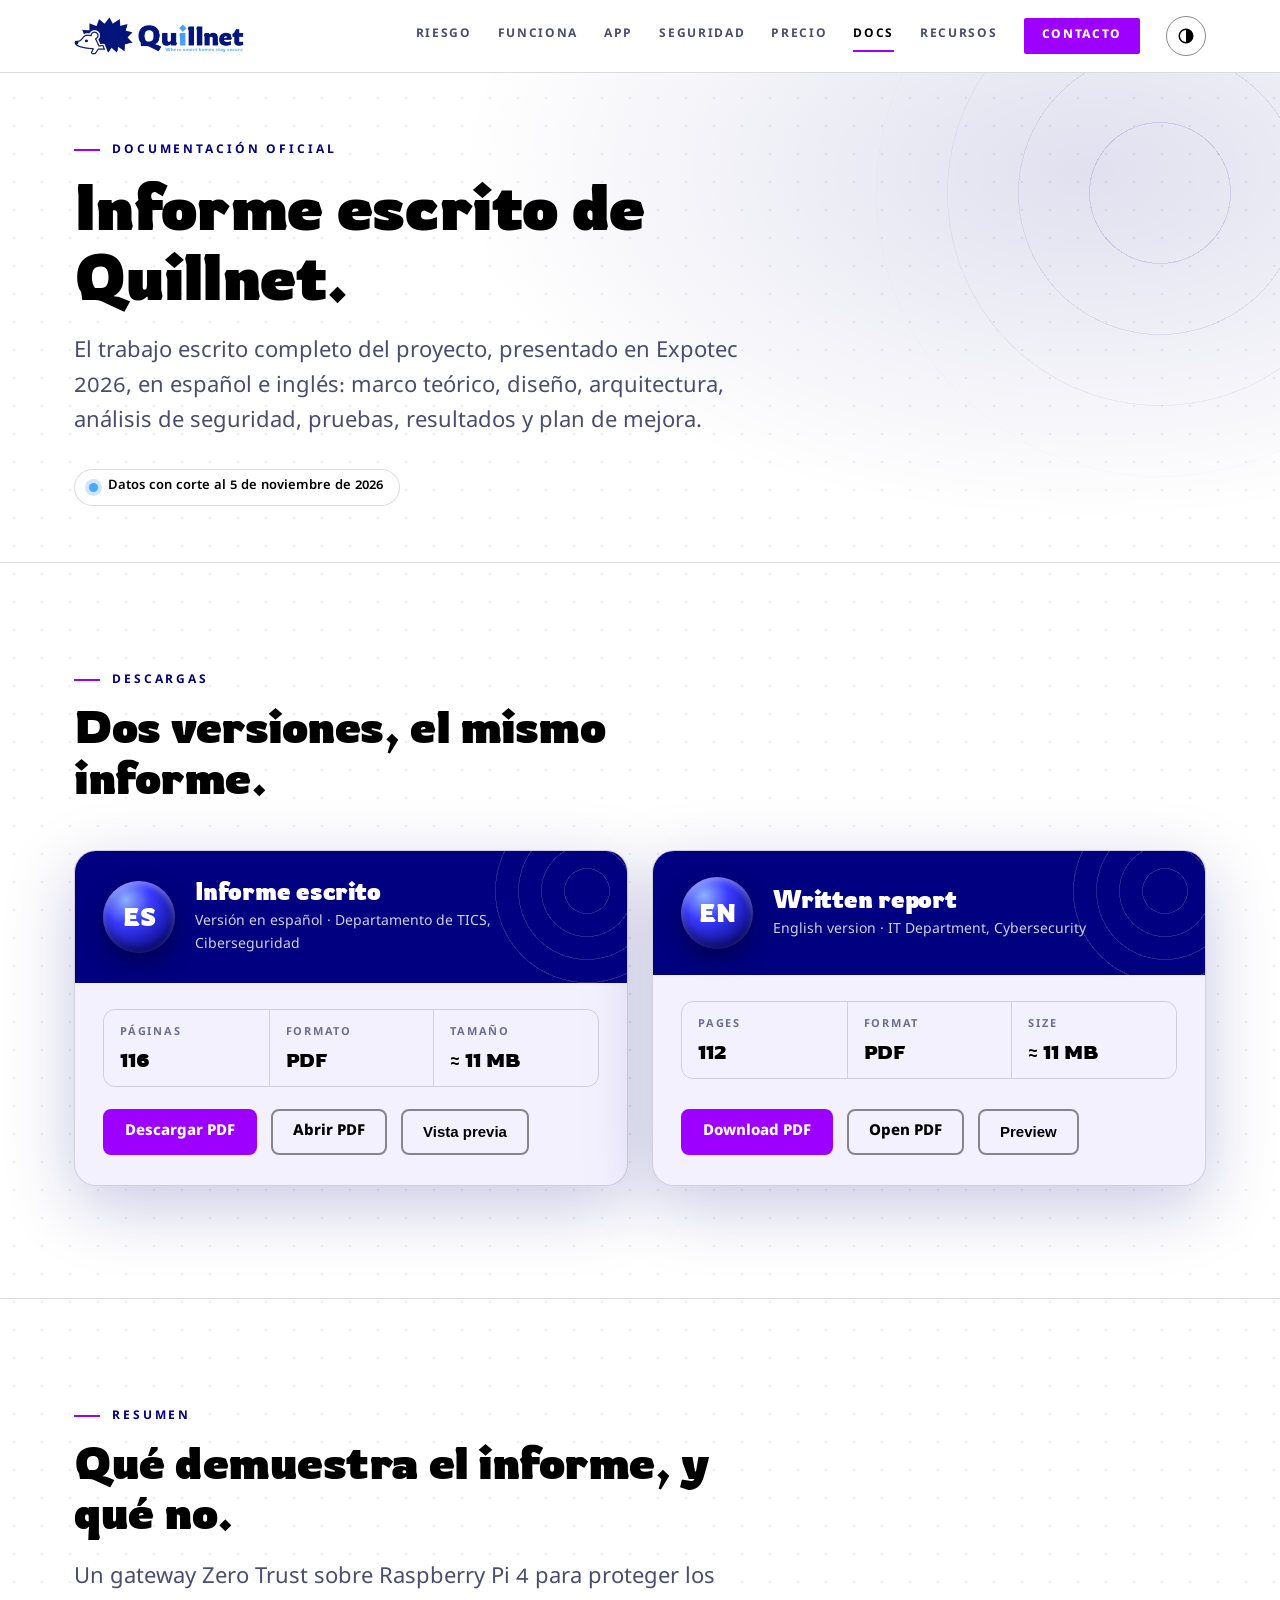
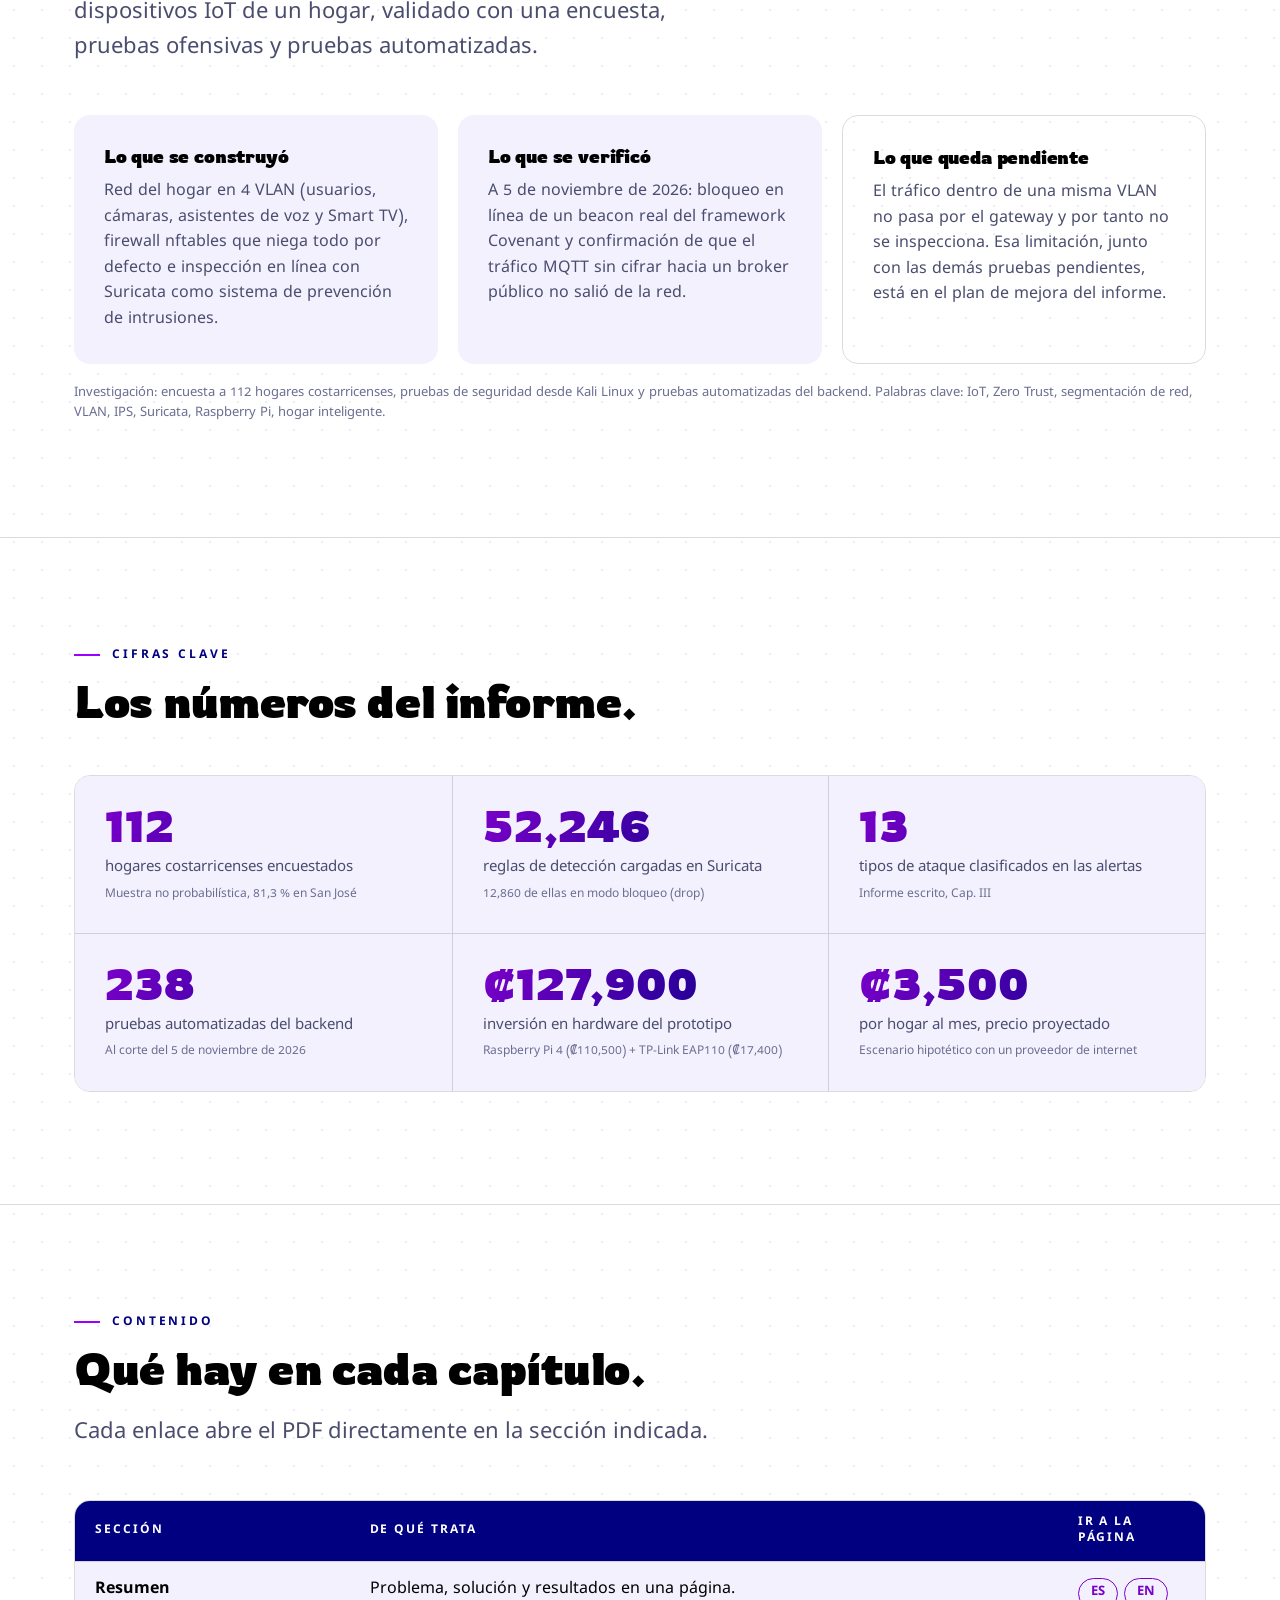
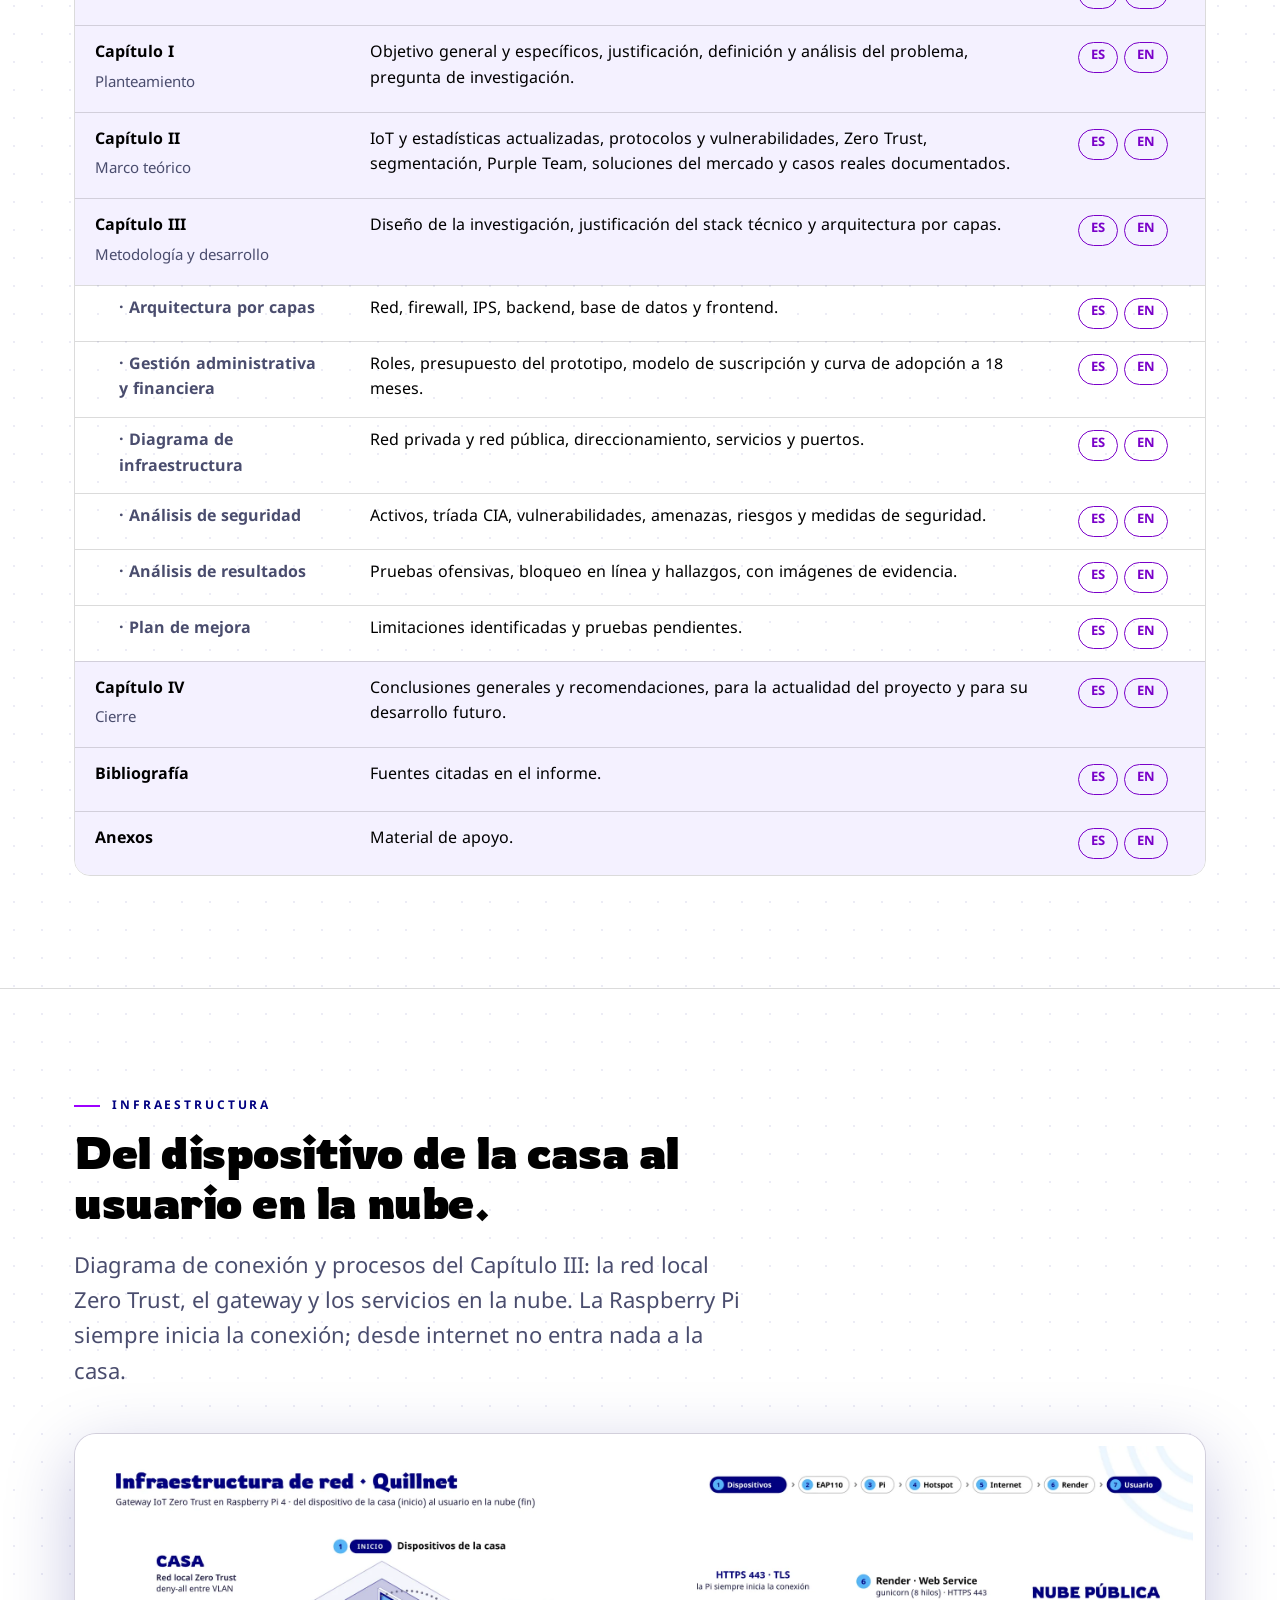
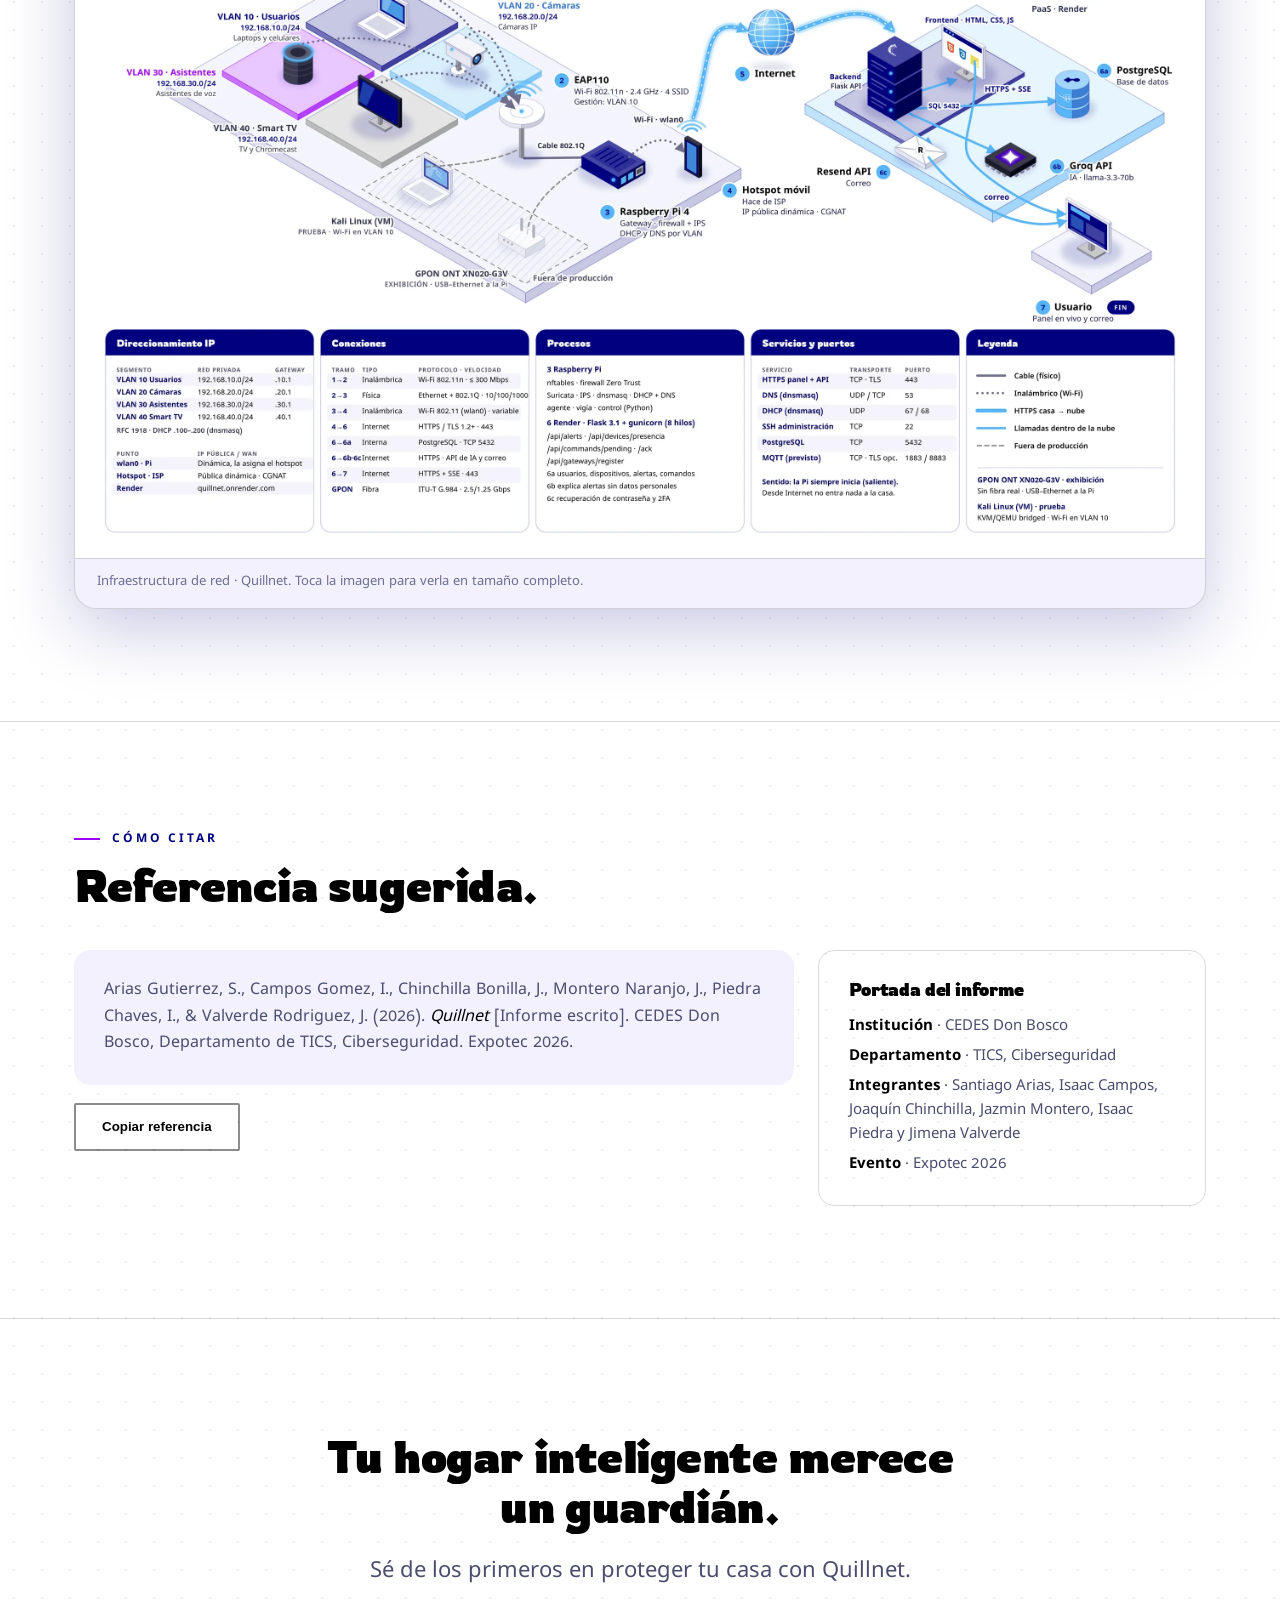
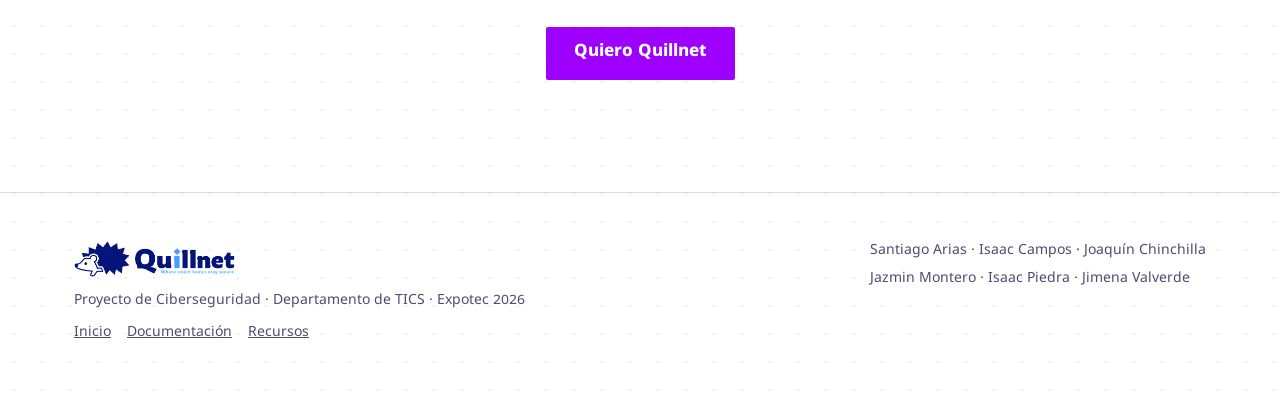
==== commit f358d7f0: "Header: títulos de una sola palabra, chicos y en mayúsculas espaciadas con subrayado al pasar el mou" ====
--- a/documentacion.html
+++ b/documentacion.html
@@ -10,7 +10,7 @@
 </head>
 <body>
 <header><div class="wrap"><a href="index.html" aria-label="Quillnet, inicio"><img class="lg-d" src="assets/img/logo-dark.png" alt="Quillnet"><img class="lg-l" src="assets/img/logo-light.png" alt="Quillnet"></a>
-<nav aria-label="Principal"><a href="index.html#problema">El riesgo</a><a href="index.html#como">Cómo funciona</a><a href="index.html#app">La app</a><a href="index.html#seguridad">Seguridad</a><a href="index.html#precio">Precio</a><a href="documentacion.html" aria-current="page">Documentación</a><a href="recursos.html">Recursos</a><a class="btn" href="index.html#contacto">Quiero Quillnet</a><button class="tg" id="tg" type="button" aria-label="Cambiar entre modo claro y oscuro" title="Modo claro / oscuro"><svg viewBox="0 0 24 24" aria-hidden="true"><circle cx="12" cy="12" r="9" fill="none" stroke="currentColor" stroke-width="2"/><path d="M12 3a9 9 0 0 1 0 18z" fill="currentColor"/></svg></button></nav></div></header>
+<nav aria-label="Principal"><a href="index.html#problema">Riesgo</a><a href="index.html#como">Funciona</a><a href="index.html#app">App</a><a href="index.html#seguridad">Seguridad</a><a href="index.html#precio">Precio</a><a href="documentacion.html" aria-current="page">Docs</a><a href="recursos.html">Recursos</a><a class="btn" href="index.html#contacto">Contacto</a><button class="tg" id="tg" type="button" aria-label="Cambiar entre modo claro y oscuro" title="Modo claro / oscuro"><svg viewBox="0 0 24 24" aria-hidden="true"><circle cx="12" cy="12" r="9" fill="none" stroke="currentColor" stroke-width="2"/><path d="M12 3a9 9 0 0 1 0 18z" fill="currentColor"/></svg></button></nav></div></header>
 
 <main id="top">
 <section class="rhero"><div class="wrap">
--- a/css/styles.css
+++ b/css/styles.css
@@ -55,9 +55,10 @@
 .step i{color:#fff;font-style:normal;display:grid;place-items:center;width:44px;height:44px;background:var(--navy);font-weight:800;margin-bottom:28px}
 .step p{margin-top:12px;color:var(--mute)}
 .zones{display:flex;flex-wrap:wrap;gap:8px;margin-top:20px}
-.zones span{font-size:13px;font-weight:600;padding:5px 12px;border:1px solid var(--violet-l);color:var(--violet-l)}
+/* Zonas de los pasos y tarjetas: sin bordes violetas (el violeta queda solo para lo interactivo) */
+.zones span{font-size:13px;font-weight:600;padding:5px 12px;border:1px solid var(--line);color:var(--text)}
 .feats{display:grid;grid-template-columns:repeat(6,1fr);gap:20px;margin-top:64px}
-.feat{background:var(--surf);padding:36px;border-left:3px solid var(--violet)}
+.feat{background:var(--surf);padding:36px}
 .feat:nth-child(1){grid-column:span 4;background:var(--navy);color:#fff}.feat:nth-child(1) p{color:rgba(255,255,255,.85)}
 .feat:nth-child(2){grid-column:span 2}
 .feat:nth-child(n+3){grid-column:span 2}
@@ -114,7 +115,7 @@
 .zn:hover .zone{stroke-width:2.5}
 /* --- App: lista en tarjetas --- */
 .app ul{gap:12px;margin-top:28px}
-.app li{background:var(--surf);border-left:3px solid var(--violet);padding:16px 20px 16px 24px}
+.app li{background:var(--surf);padding:16px 20px 16px 24px}
 .app li::before{display:none}
 /* --- Plan: lo que no incluye --- */
 .plan li.no{color:var(--mute)}.plan li.no::before{content:"✕ ";color:var(--dim)}
@@ -122,7 +123,8 @@
 footer .links{margin-top:10px}footer .links a{margin-right:16px}
 
 /* --- Seguridad, proceso, galería --- */
-.chips{display:flex;flex-wrap:wrap;gap:12px;margin:40px 0 0;padding:0}.chips li{list-style:none;background:var(--surf);border-left:3px solid var(--violet);padding:14px 22px;color:var(--mute)}.chips b{display:block;font:700 26px "Rowdies",sans-serif;color:var(--text)}
+/* Chips: sin borde lateral de color, contenido y fila centrados */
+.chips{display:flex;flex-wrap:wrap;justify-content:center;gap:12px;margin:40px 0 0;padding:0}.chips li{list-style:none;background:var(--surf);border:0;padding:14px 22px;color:var(--mute);text-align:center}.chips b{display:block;font:700 26px "Rowdies",sans-serif;color:var(--text)}
 .cards{display:grid;grid-template-columns:repeat(3,1fr);gap:20px;margin-top:32px}.card{background:var(--surf);padding:32px}.card ul{margin:16px 0 0;padding-left:20px;color:var(--mute);display:grid;gap:10px}
 @media (max-width:900px){.cards{grid-template-columns:1fr}}
 header a:first-child{flex-shrink:0}
--- a/css/recursos.css
+++ b/css/recursos.css
@@ -1,7 +1,7 @@
 .rhero{border:0;padding:72px 0 56px;background:radial-gradient(900px 500px at 85% 20%,var(--g1),transparent 70%)}
 .rhero h1{margin-top:12px;max-width:18ch}.rhero .lead{margin-top:24px}
 .tips,.gloss{display:grid;grid-template-columns:repeat(3,1fr);gap:20px;margin-top:56px}
-.tip,.gloss>div{background:var(--surf);border-left:3px solid var(--violet);padding:32px}
+.tip,.gloss>div{background:var(--surf);padding:32px}
 .tip i{font:700 15px "Rowdies",sans-serif;font-style:normal;color:#fff;background:var(--navy);display:grid;place-items:center;width:36px;height:36px;margin-bottom:18px}
 .tip p,.gloss dd{margin:10px 0 0;color:var(--mute)}
 .gloss{grid-template-columns:repeat(2,1fr);margin-bottom:0}.gloss dt{font:700 20px "Rowdies",sans-serif;color:var(--violet-l)}
--- a/css/quill.css
+++ b/css/quill.css
@@ -31,7 +31,6 @@
 
 /* Tarjetas redondeadas */
 .feat,.test,.tip,.gloss>div,.card,.plan,.facts,.steps,.chips li,.app li,.phone{border-radius:var(--card-r)}
-.feat,.tip,.gloss>div,.chips li,.app li{border-left-width:3px}
 .steps{overflow:hidden}
 .facts{overflow:hidden}
 .feat{transition:transform .25s ease,box-shadow .25s ease}
@@ -106,10 +105,10 @@
 .kpi small{display:block;margin-top:6px;color:var(--dim);font-size:12px}
 
 .findings{display:grid;grid-template-columns:repeat(3,1fr);gap:20px;margin-top:48px}
-.finding{padding:30px;border-radius:var(--card-r);background:var(--surf);border-left:3px solid var(--violet)}
+.finding{padding:30px;border-radius:var(--card-r);background:var(--surf)}
 .finding h3{font-size:19px}
 .finding p{margin-top:12px;color:var(--mute);font-size:16px}
-.finding.warn{border-left-color:var(--navy);background:transparent;border:1px solid var(--line);border-left:3px solid var(--navy)}
+.finding.warn{background:transparent;border:1px solid var(--line)}
 
 .toc{width:100%;margin-top:48px;border-collapse:separate;border-spacing:0;border:1px solid var(--line);border-radius:var(--card-r);overflow:hidden;font-size:16px}
 .toc th{background:var(--navy);color:#fff;text-align:left;font:700 12px "Noto Sans Telugu",sans-serif;letter-spacing:.16em;text-transform:uppercase;padding:14px 20px}
@@ -127,7 +126,7 @@
 .infra .shot img{width:100%;height:auto}
 
 .cite{margin-top:40px;display:grid;grid-template-columns:1.3fr .7fr;gap:24px}
-.cite blockquote{margin:0;padding:28px 30px;border-radius:var(--card-r);background:var(--surf);border-left:3px solid var(--violet);color:var(--mute);font-size:16px;line-height:1.65}
+.cite blockquote{margin:0;padding:28px 30px;border-radius:var(--card-r);background:var(--surf);color:var(--mute);font-size:16px;line-height:1.65}
 .cite blockquote em{color:var(--text);font-style:italic}
 .cite .copy{margin-top:18px}
 .cover{padding:28px 30px;border:1px solid var(--line);border-radius:var(--card-r)}
@@ -158,3 +157,13 @@
 }
 @media (prefers-reduced-motion:reduce){.pill::before{animation:none}.feat,.mini-doc{transition:none}}
 @media print{.pill::before{animation:none}header,.tg{display:none}}
+
+/* Header: títulos de una sola palabra, chicos, en mayúsculas espaciadas (mismo lenguaje
+   que las etiquetas "eyebrow"). El subrayado violeta aparece solo al pasar el mouse o en la
+   página actual: el violeta queda reservado a lo interactivo. */
+header nav{gap:26px}
+header nav a:not(.btn){font-size:12px;font-weight:700;letter-spacing:.14em;text-transform:uppercase;position:relative;padding:6px 0;transition:color .2s}
+header nav a:not(.btn)::after{content:"";position:absolute;left:0;right:0;bottom:0;height:2px;background:var(--violet);transform:scaleX(0);transform-origin:left;transition:transform .25s ease}
+header nav a:not(.btn):hover::after,header nav a[aria-current]::after,header nav a:not(.btn):focus-visible::after{transform:scaleX(1)}
+header nav .btn{font-size:12px;letter-spacing:.14em;text-transform:uppercase;padding:9px 16px}
+@media (prefers-reduced-motion:reduce){header nav a:not(.btn)::after,header nav a:not(.btn){transition:none}}
